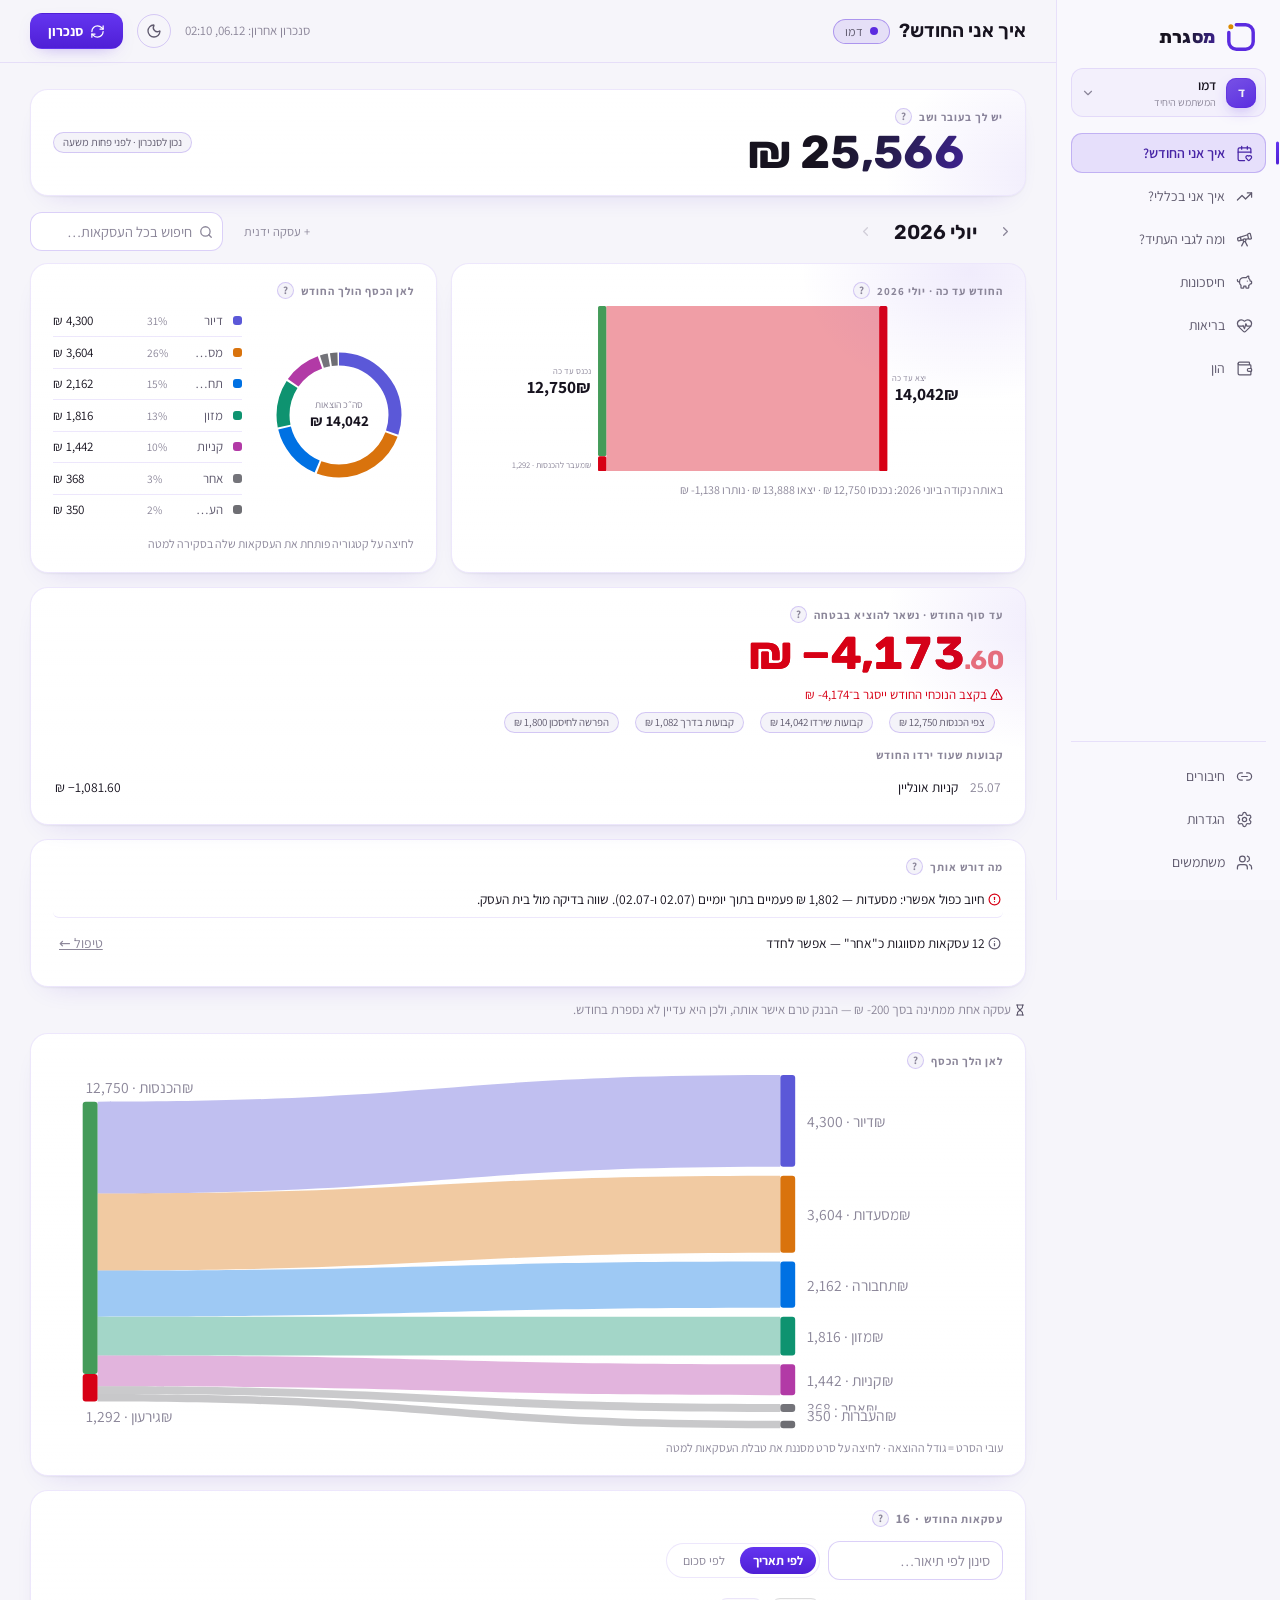
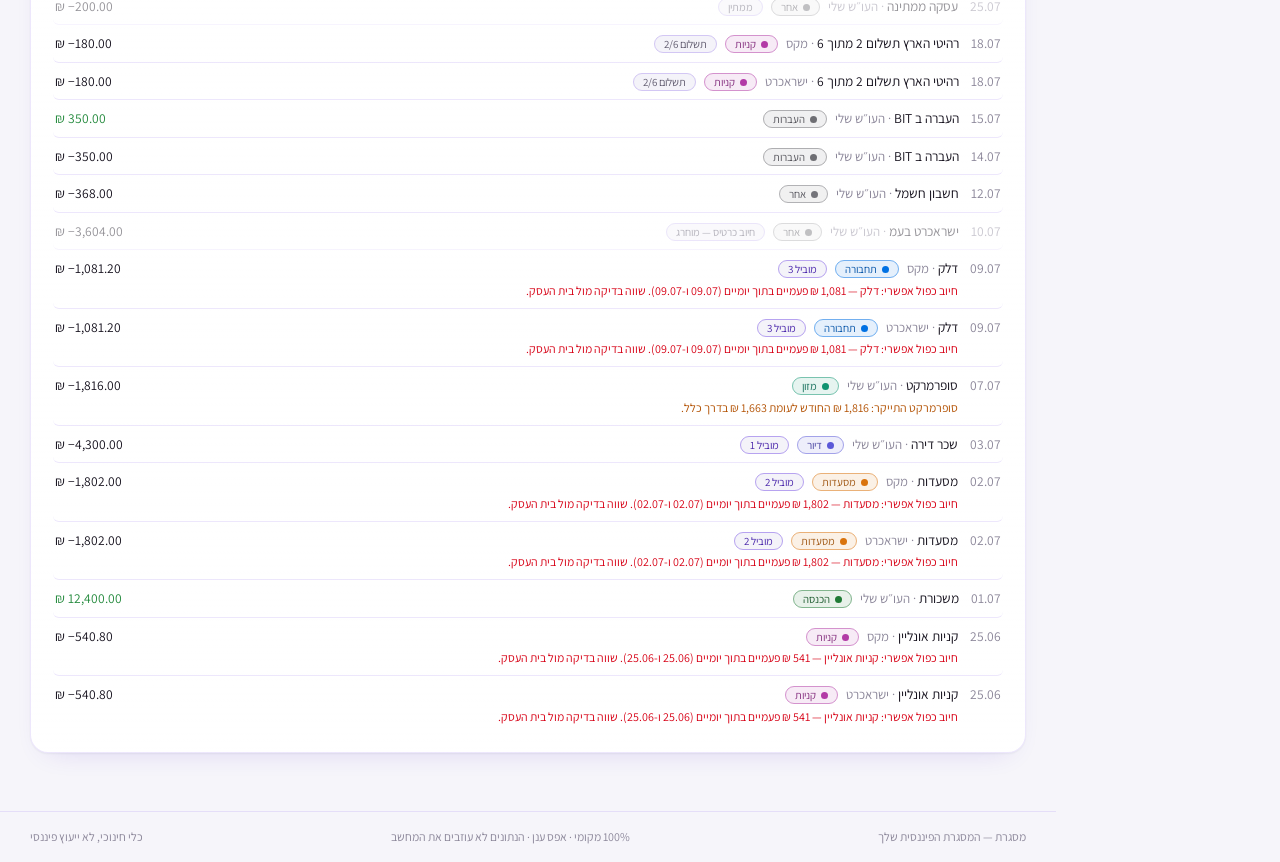
==== demo/index.html @ 83334698 "site: live interactive demo — the real app on demo data, embedded in the hero Co-Authored-By: Claude" ====
<!doctype html>
<html lang="he" dir="rtl">
  <head>
    <meta charset="UTF-8" />
    <meta name="viewport" content="width=device-width, initial-scale=1.0" />
    <meta name="color-scheme" content="light dark" />
    <link rel="icon" type="image/svg+xml" href="./favicon.svg" />
    <title>מסגרת</title>
    <script>
      // theme boots before first paint — default is the brand's warm light
      try {
        var misgeretTheme = localStorage.getItem('misgeret-theme');
        if (misgeretTheme === 'dark') document.documentElement.dataset.theme = 'dark';
      } catch (e) { /* storage unavailable — stay light */ }
    </script>
    <script type="module" crossorigin src="./assets/index-C9nbs8Hp.js"></script>
    <link rel="stylesheet" crossorigin href="./assets/index-CkNqzvwh.css">
  </head>
  <body>
    <div id="root"></div>
  </body>
</html>
---- demo/assets/index-CkNqzvwh.css ----
@font-face{font-family:Assistant;font-style:normal;font-display:swap;font-weight:400;src:url(./assistant-hebrew-400-normal-BaQtOmbn.woff2)format("woff2"),url(./assistant-hebrew-400-normal-B18Ux13Q.woff)format("woff");unicode-range:U+307-308,U+590-5FF,U+200C-2010,U+20AA,U+25CC,U+FB1D-FB4F}@font-face{font-family:Assistant;font-style:normal;font-display:swap;font-weight:400;src:url(./assistant-latin-ext-400-normal-CJRdOknU.woff2)format("woff2"),url(./assistant-latin-ext-400-normal-BcqNq6r3.woff)format("woff");unicode-range:U+100-2BA,U+2BD-2C5,U+2C7-2CC,U+2CE-2D7,U+2DD-2FF,U+304,U+308,U+329,U+1D00-1DBF,U+1E00-1E9F,U+1EF2-1EFF,U+2020,U+20A0-20AB,U+20AD-20C0,U+2113,U+2C60-2C7F,U+A720-A7FF}@font-face{font-family:Assistant;font-style:normal;font-display:swap;font-weight:400;src:url(./assistant-latin-400-normal-CDF-mh-3.woff2)format("woff2"),url(./assistant-latin-400-normal-BKD5Gqji.woff)format("woff");unicode-range:U+??,U+131,U+152-153,U+2BB-2BC,U+2C6,U+2DA,U+2DC,U+304,U+308,U+329,U+2000-206F,U+20AC,U+2122,U+2191,U+2193,U+2212,U+2215,U+FEFF,U+FFFD}@font-face{font-family:Assistant;font-style:normal;font-display:swap;font-weight:600;src:url(./assistant-hebrew-600-normal-DM_XHISn.woff2)format("woff2"),url(./assistant-hebrew-600-normal-D6VOnxse.woff)format("woff");unicode-range:U+307-308,U+590-5FF,U+200C-2010,U+20AA,U+25CC,U+FB1D-FB4F}@font-face{font-family:Assistant;font-style:normal;font-display:swap;font-weight:600;src:url(./assistant-latin-ext-600-normal-BRc8ZhdA.woff2)format("woff2"),url(./assistant-latin-ext-600-normal-DvGDKMJu.woff)format("woff");unicode-range:U+100-2BA,U+2BD-2C5,U+2C7-2CC,U+2CE-2D7,U+2DD-2FF,U+304,U+308,U+329,U+1D00-1DBF,U+1E00-1E9F,U+1EF2-1EFF,U+2020,U+20A0-20AB,U+20AD-20C0,U+2113,U+2C60-2C7F,U+A720-A7FF}@font-face{font-family:Assistant;font-style:normal;font-display:swap;font-weight:600;src:url(./assistant-latin-600-normal-DQhO4fCi.woff2)format("woff2"),url(./assistant-latin-600-normal-CfJI0IBS.woff)format("woff");unicode-range:U+??,U+131,U+152-153,U+2BB-2BC,U+2C6,U+2DA,U+2DC,U+304,U+308,U+329,U+2000-206F,U+20AC,U+2122,U+2191,U+2193,U+2212,U+2215,U+FEFF,U+FFFD}@font-face{font-family:Assistant;font-style:normal;font-display:swap;font-weight:700;src:url(./assistant-hebrew-700-normal-DbcUQTwo.woff2)format("woff2"),url(./assistant-hebrew-700-normal-D7ACPilb.woff)format("woff");unicode-range:U+307-308,U+590-5FF,U+200C-2010,U+20AA,U+25CC,U+FB1D-FB4F}@font-face{font-family:Assistant;font-style:normal;font-display:swap;font-weight:700;src:url(./assistant-latin-ext-700-normal-BKDtlU5N.woff2)format("woff2"),url(./assistant-latin-ext-700-normal-D7H1VhBc.woff)format("woff");unicode-range:U+100-2BA,U+2BD-2C5,U+2C7-2CC,U+2CE-2D7,U+2DD-2FF,U+304,U+308,U+329,U+1D00-1DBF,U+1E00-1E9F,U+1EF2-1EFF,U+2020,U+20A0-20AB,U+20AD-20C0,U+2113,U+2C60-2C7F,U+A720-A7FF}@font-face{font-family:Assistant;font-style:normal;font-display:swap;font-weight:700;src:url(./assistant-latin-700-normal-Bh4ZScKg.woff2)format("woff2"),url(./assistant-latin-700-normal-CguIzUmX.woff)format("woff");unicode-range:U+??,U+131,U+152-153,U+2BB-2BC,U+2C6,U+2DA,U+2DC,U+304,U+308,U+329,U+2000-206F,U+20AC,U+2122,U+2191,U+2193,U+2212,U+2215,U+FEFF,U+FFFD}@font-face{font-family:Rubik;font-style:normal;font-display:swap;font-weight:500;src:url(./rubik-arabic-500-normal-soGt7v5W.woff2)format("woff2"),url(./rubik-arabic-500-normal-DNk3Rzpj.woff)format("woff");unicode-range:U+6??,U+750-77F,U+870-88E,U+890-891,U+897-8E1,U+8E3-8FF,U+200C-200E,U+2010-2011,U+204F,U+2E41,U+FB50-FDFF,U+FE70-FE74,U+FE76-FEFC,U+102E0-102FB,U+10E60-10E7E,U+10EC2-10EC4,U+10EFC-10EFF,U+1EE00-1EE03,U+1EE05-1EE1F,U+1EE21-1EE22,U+1EE24,U+1EE27,U+1EE29-1EE32,U+1EE34-1EE37,U+1EE39,U+1EE3B,U+1EE42,U+1EE47,U+1EE49,U+1EE4B,U+1EE4D-1EE4F,U+1EE51-1EE52,U+1EE54,U+1EE57,U+1EE59,U+1EE5B,U+1EE5D,U+1EE5F,U+1EE61-1EE62,U+1EE64,U+1EE67-1EE6A,U+1EE6C-1EE72,U+1EE74-1EE77,U+1EE79-1EE7C,U+1EE7E,U+1EE80-1EE89,U+1EE8B-1EE9B,U+1EEA1-1EEA3,U+1EEA5-1EEA9,U+1EEAB-1EEBB,U+1EEF0-1EEF1}@font-face{font-family:Rubik;font-style:normal;font-display:swap;font-weight:500;src:url(./rubik-cyrillic-ext-500-normal-DVRnamQw.woff2)format("woff2"),url(./rubik-cyrillic-ext-500-normal-CnfIzV8i.woff)format("woff");unicode-range:U+460-52F,U+1C80-1C8A,U+20B4,U+2DE0-2DFF,U+A640-A69F,U+FE2E-FE2F}@font-face{font-family:Rubik;font-style:normal;font-display:swap;font-weight:500;src:url(./rubik-cyrillic-500-normal-Didq2w9O.woff2)format("woff2"),url(./rubik-cyrillic-500-normal-BH_pkKR0.woff)format("woff");unicode-range:U+301,U+400-45F,U+490-491,U+4B0-4B1,U+2116}@font-face{font-family:Rubik;font-style:normal;font-display:swap;font-weight:500;src:url(./rubik-hebrew-500-normal-B_5jqoVI.woff2)format("woff2"),url(./rubik-hebrew-500-normal--anb7y8_.woff)format("woff");unicode-range:U+307-308,U+590-5FF,U+200C-2010,U+20AA,U+25CC,U+FB1D-FB4F}@font-face{font-family:Rubik;font-style:normal;font-display:swap;font-weight:500;src:url(./rubik-latin-ext-500-normal-CKoAoPpD.woff2)format("woff2"),url(./rubik-latin-ext-500-normal-BUryUc8T.woff)format("woff");unicode-range:U+100-2BA,U+2BD-2C5,U+2C7-2CC,U+2CE-2D7,U+2DD-2FF,U+304,U+308,U+329,U+1D00-1DBF,U+1E00-1E9F,U+1EF2-1EFF,U+2020,U+20A0-20AB,U+20AD-20C0,U+2113,U+2C60-2C7F,U+A720-A7FF}@font-face{font-family:Rubik;font-style:normal;font-display:swap;font-weight:500;src:url(./rubik-latin-500-normal-1os41rQk.woff2)format("woff2"),url(./rubik-latin-500-normal-LZYVHeqz.woff)format("woff");unicode-range:U+??,U+131,U+152-153,U+2BB-2BC,U+2C6,U+2DA,U+2DC,U+304,U+308,U+329,U+2000-206F,U+20AC,U+2122,U+2191,U+2193,U+2212,U+2215,U+FEFF,U+FFFD}@font-face{font-family:Rubik;font-style:normal;font-display:swap;font-weight:600;src:url(./rubik-arabic-600-normal-q6c7POk1.woff2)format("woff2"),url(./rubik-arabic-600-normal-DM3TNo7p.woff)format("woff");unicode-range:U+6??,U+750-77F,U+870-88E,U+890-891,U+897-8E1,U+8E3-8FF,U+200C-200E,U+2010-2011,U+204F,U+2E41,U+FB50-FDFF,U+FE70-FE74,U+FE76-FEFC,U+102E0-102FB,U+10E60-10E7E,U+10EC2-10EC4,U+10EFC-10EFF,U+1EE00-1EE03,U+1EE05-1EE1F,U+1EE21-1EE22,U+1EE24,U+1EE27,U+1EE29-1EE32,U+1EE34-1EE37,U+1EE39,U+1EE3B,U+1EE42,U+1EE47,U+1EE49,U+1EE4B,U+1EE4D-1EE4F,U+1EE51-1EE52,U+1EE54,U+1EE57,U+1EE59,U+1EE5B,U+1EE5D,U+1EE5F,U+1EE61-1EE62,U+1EE64,U+1EE67-1EE6A,U+1EE6C-1EE72,U+1EE74-1EE77,U+1EE79-1EE7C,U+1EE7E,U+1EE80-1EE89,U+1EE8B-1EE9B,U+1EEA1-1EEA3,U+1EEA5-1EEA9,U+1EEAB-1EEBB,U+1EEF0-1EEF1}@font-face{font-family:Rubik;font-style:normal;font-display:swap;font-weight:600;src:url(./rubik-cyrillic-ext-600-normal-vwfZBdfm.woff2)format("woff2"),url(./rubik-cyrillic-ext-600-normal-BH0SVxfR.woff)format("woff");unicode-range:U+460-52F,U+1C80-1C8A,U+20B4,U+2DE0-2DFF,U+A640-A69F,U+FE2E-FE2F}@font-face{font-family:Rubik;font-style:normal;font-display:swap;font-weight:600;src:url(./rubik-cyrillic-600-normal-AdySaCq0.woff2)format("woff2"),url(./rubik-cyrillic-600-normal-CtS_KWzi.woff)format("woff");unicode-range:U+301,U+400-45F,U+490-491,U+4B0-4B1,U+2116}@font-face{font-family:Rubik;font-style:normal;font-display:swap;font-weight:600;src:url(./rubik-hebrew-600-normal-CpCbvE17.woff2)format("woff2"),url(./rubik-hebrew-600-normal-BGAyptFf.woff)format("woff");unicode-range:U+307-308,U+590-5FF,U+200C-2010,U+20AA,U+25CC,U+FB1D-FB4F}@font-face{font-family:Rubik;font-style:normal;font-display:swap;font-weight:600;src:url(./rubik-latin-ext-600-normal-DPvxRCiz.woff2)format("woff2"),url(./rubik-latin-ext-600-normal-DCdMT6U0.woff)format("woff");unicode-range:U+100-2BA,U+2BD-2C5,U+2C7-2CC,U+2CE-2D7,U+2DD-2FF,U+304,U+308,U+329,U+1D00-1DBF,U+1E00-1E9F,U+1EF2-1EFF,U+2020,U+20A0-20AB,U+20AD-20C0,U+2113,U+2C60-2C7F,U+A720-A7FF}@font-face{font-family:Rubik;font-style:normal;font-display:swap;font-weight:600;src:url(./rubik-latin-600-normal-7iWW07_k.woff2)format("woff2"),url(./rubik-latin-600-normal-Bd1rsTk4.woff)format("woff");unicode-range:U+??,U+131,U+152-153,U+2BB-2BC,U+2C6,U+2DA,U+2DC,U+304,U+308,U+329,U+2000-206F,U+20AC,U+2122,U+2191,U+2193,U+2212,U+2215,U+FEFF,U+FFFD}@font-face{font-family:Rubik;font-style:normal;font-display:swap;font-weight:700;src:url(./rubik-arabic-700-normal-DNWlnGaX.woff2)format("woff2"),url(./rubik-arabic-700-normal-BJDbbalN.woff)format("woff");unicode-range:U+6??,U+750-77F,U+870-88E,U+890-891,U+897-8E1,U+8E3-8FF,U+200C-200E,U+2010-2011,U+204F,U+2E41,U+FB50-FDFF,U+FE70-FE74,U+FE76-FEFC,U+102E0-102FB,U+10E60-10E7E,U+10EC2-10EC4,U+10EFC-10EFF,U+1EE00-1EE03,U+1EE05-1EE1F,U+1EE21-1EE22,U+1EE24,U+1EE27,U+1EE29-1EE32,U+1EE34-1EE37,U+1EE39,U+1EE3B,U+1EE42,U+1EE47,U+1EE49,U+1EE4B,U+1EE4D-1EE4F,U+1EE51-1EE52,U+1EE54,U+1EE57,U+1EE59,U+1EE5B,U+1EE5D,U+1EE5F,U+1EE61-1EE62,U+1EE64,U+1EE67-1EE6A,U+1EE6C-1EE72,U+1EE74-1EE77,U+1EE79-1EE7C,U+1EE7E,U+1EE80-1EE89,U+1EE8B-1EE9B,U+1EEA1-1EEA3,U+1EEA5-1EEA9,U+1EEAB-1EEBB,U+1EEF0-1EEF1}@font-face{font-family:Rubik;font-style:normal;font-display:swap;font-weight:700;src:url(./rubik-cyrillic-ext-700-normal-3CKVJqgg.woff2)format("woff2"),url(./rubik-cyrillic-ext-700-normal-CEbQMks9.woff)format("woff");unicode-range:U+460-52F,U+1C80-1C8A,U+20B4,U+2DE0-2DFF,U+A640-A69F,U+FE2E-FE2F}@font-face{font-family:Rubik;font-style:normal;font-display:swap;font-weight:700;src:url(./rubik-cyrillic-700-normal-DFnztZBh.woff2)format("woff2"),url(./rubik-cyrillic-700-normal-C_jxLOfU.woff)format("woff");unicode-range:U+301,U+400-45F,U+490-491,U+4B0-4B1,U+2116}@font-face{font-family:Rubik;font-style:normal;font-display:swap;font-weight:700;src:url(./rubik-hebrew-700-normal-Da14F88e.woff2)format("woff2"),url(./rubik-hebrew-700-normal-B2Hm7hpE.woff)format("woff");unicode-range:U+307-308,U+590-5FF,U+200C-2010,U+20AA,U+25CC,U+FB1D-FB4F}@font-face{font-family:Rubik;font-style:normal;font-display:swap;font-weight:700;src:url(./rubik-latin-ext-700-normal-D5I4eEgK.woff2)format("woff2"),url(./rubik-latin-ext-700-normal-CQ1www4I.woff)format("woff");unicode-range:U+100-2BA,U+2BD-2C5,U+2C7-2CC,U+2CE-2D7,U+2DD-2FF,U+304,U+308,U+329,U+1D00-1DBF,U+1E00-1E9F,U+1EF2-1EFF,U+2020,U+20A0-20AB,U+20AD-20C0,U+2113,U+2C60-2C7F,U+A720-A7FF}@font-face{font-family:Rubik;font-style:normal;font-display:swap;font-weight:700;src:url(./rubik-latin-700-normal-D-tMm-eS.woff2)format("woff2"),url(./rubik-latin-700-normal-KHOtubUA.woff)format("woff");unicode-range:U+??,U+131,U+152-153,U+2BB-2BC,U+2C6,U+2DA,U+2DC,U+304,U+308,U+329,U+2000-206F,U+20AC,U+2122,U+2191,U+2193,U+2212,U+2215,U+FEFF,U+FFFD}@font-face{font-family:Rubik;font-style:normal;font-display:swap;font-weight:800;src:url(./rubik-arabic-800-normal-ByBdlBy_.woff2)format("woff2"),url(./rubik-arabic-800-normal-Ds6dJ7Q-.woff)format("woff");unicode-range:U+6??,U+750-77F,U+870-88E,U+890-891,U+897-8E1,U+8E3-8FF,U+200C-200E,U+2010-2011,U+204F,U+2E41,U+FB50-FDFF,U+FE70-FE74,U+FE76-FEFC,U+102E0-102FB,U+10E60-10E7E,U+10EC2-10EC4,U+10EFC-10EFF,U+1EE00-1EE03,U+1EE05-1EE1F,U+1EE21-1EE22,U+1EE24,U+1EE27,U+1EE29-1EE32,U+1EE34-1EE37,U+1EE39,U+1EE3B,U+1EE42,U+1EE47,U+1EE49,U+1EE4B,U+1EE4D-1EE4F,U+1EE51-1EE52,U+1EE54,U+1EE57,U+1EE59,U+1EE5B,U+1EE5D,U+1EE5F,U+1EE61-1EE62,U+1EE64,U+1EE67-1EE6A,U+1EE6C-1EE72,U+1EE74-1EE77,U+1EE79-1EE7C,U+1EE7E,U+1EE80-1EE89,U+1EE8B-1EE9B,U+1EEA1-1EEA3,U+1EEA5-1EEA9,U+1EEAB-1EEBB,U+1EEF0-1EEF1}@font-face{font-family:Rubik;font-style:normal;font-display:swap;font-weight:800;src:url(./rubik-cyrillic-ext-800-normal-D8Ih7GUu.woff2)format("woff2"),url(./rubik-cyrillic-ext-800-normal-BLkQng3O.woff)format("woff");unicode-range:U+460-52F,U+1C80-1C8A,U+20B4,U+2DE0-2DFF,U+A640-A69F,U+FE2E-FE2F}@font-face{font-family:Rubik;font-style:normal;font-display:swap;font-weight:800;src:url(./rubik-cyrillic-800-normal-wonQiwhm.woff2)format("woff2"),url(./rubik-cyrillic-800-normal-DocVmW4N.woff)format("woff");unicode-range:U+301,U+400-45F,U+490-491,U+4B0-4B1,U+2116}@font-face{font-family:Rubik;font-style:normal;font-display:swap;font-weight:800;src:url(./rubik-hebrew-800-normal-CEoY7Wj3.woff2)format("woff2"),url(./rubik-hebrew-800-normal-DgqUxLtA.woff)format("woff");unicode-range:U+307-308,U+590-5FF,U+200C-2010,U+20AA,U+25CC,U+FB1D-FB4F}@font-face{font-family:Rubik;font-style:normal;font-display:swap;font-weight:800;src:url(./rubik-latin-ext-800-normal-C-Q65BvC.woff2)format("woff2"),url(./rubik-latin-ext-800-normal-MUfMznEV.woff)format("woff");unicode-range:U+100-2BA,U+2BD-2C5,U+2C7-2CC,U+2CE-2D7,U+2DD-2FF,U+304,U+308,U+329,U+1D00-1DBF,U+1E00-1E9F,U+1EF2-1EFF,U+2020,U+20A0-20AB,U+20AD-20C0,U+2113,U+2C60-2C7F,U+A720-A7FF}@font-face{font-family:Rubik;font-style:normal;font-display:swap;font-weight:800;src:url(./rubik-latin-800-normal-BtaGuVpR.woff2)format("woff2"),url(./rubik-latin-800-normal-Dq1miTTj.woff)format("woff");unicode-range:U+??,U+131,U+152-153,U+2BB-2BC,U+2C6,U+2DA,U+2DC,U+304,U+308,U+329,U+2000-206F,U+20AC,U+2122,U+2191,U+2193,U+2212,U+2215,U+FEFF,U+FFFD}:root{--lightningcss-light:initial;--lightningcss-dark: ;color-scheme:light;--canvas:#f6f5fa;--surface:#fff;--surface-2:#f4f3f9;--surface-3:#e9e7f2;--hairline:#5b2be01c;--hairline-strong:#5b2be038;--ink:#17131f;--ink-muted:#5f5a6e;--ink-subtle:#8b8699;--accent:#5b2be0;--accent-2:#db8a00;--accent-ink:#fff;--positive:#248a3d;--negative:#d70015;--warning:#b25000;--positive-deep:#1a6e30;--negative-deep:#a50011;--grad-accent:linear-gradient(180deg, #6435f0 0%, #4f1fd6 100%);--grad-card:linear-gradient(180deg, #ffffff80 0%, #fff0 100%);--shadow-card:0 1px 2px #17131f0d, 0 12px 28px -18px #4318c933;--glow-accent:0 6px 18px -10px #5b2be08c;--titlebar-bg:#fcfbffe6;--header-bg:#f6f5fac7;--sidebar-bg:#faf9fde0;--popover-bg:#fffffffa;--toast-bg:#fffffff7;--input-bg:#fff;--hover-wash:#5b2be00f;--hover-wash-strong:#5b2be01a;--wash-faint:#5b2be009;--table-head-wash:#5b2be00a;--details-wash:#5b2be00a;--scrim:#17131f73;--shimmer:#ffffffa6;--drawer-shadow:-22px 0 48px #17131f2e;--marker-ink:#17131f73;--composition-rest:#17131f14;--composition-rest-dot:#17131f24;--text-halo:#ffffffd1;--chart-grid-ink:#17131f14;--chart-expense:#d70015;--chart-expense-2:#9a1a22;--chart-flow-a:#5856d6;--chart-flow-b:#0090ab;--cat-yellow:#b08800;--cat-orange:#d9730d;--cat-pink:#d30f45;--cat-violet:#5b58d8;--cat-teal:#0090ab;--cat-lime:#66980a;--cat-blue:#0071e3;--cat-magenta:#b23aa6;--cat-green:#1f7a35;--cat-red:#d70015;--cat-mint:#0e9370;--cat-amber:#9a7100;--cat-slate:#5d6470;--cat-gray:#6e6e73;--cat-fallback:#74747a;--r-control:12px;--r-card:18px;--font:"Assistant", "Segoe UI", system-ui, sans-serif;--font-display:"Rubik", "Segoe UI", system-ui, sans-serif}:root[data-theme=dark]{--lightningcss-light: ;--lightningcss-dark:initial;color-scheme:dark;--canvas:#0b0812;--surface:#16121f;--surface-2:#201a2e;--surface-3:#2b2440;--hairline:#8b66ff26;--hairline-strong:#8b66ff47;--ink:#f2f0f7;--ink-muted:#a9a3b8;--ink-subtle:#7e7890;--accent:#8b66ff;--accent-2:#ffb84d;--accent-ink:#140a2e;--positive:#30d158;--negative:#ff453a;--warning:#ffb340;--positive-deep:#7cf0a4;--negative-deep:#ffa39d;--grad-accent:linear-gradient(180deg, #9a79ff 0%, #7a4ff5 100%);--grad-card:linear-gradient(180deg, #ffffff0a 0%, #ffffff03 100%);--shadow-card:0 1px 2px #00000080, 0 12px 32px -12px #000000b3;--glow-accent:0 0 24px -8px #8b66ff8c;--titlebar-bg:#0d0a14eb;--header-bg:#0b0812b8;--sidebar-bg:#120e1cd9;--popover-bg:#181324fa;--toast-bg:#201a2ef7;--input-bg:#8b66ff1f;--hover-wash:#8b66ff17;--hover-wash-strong:#8b66ff21;--wash-faint:#8b66ff0d;--table-head-wash:#8b66ff0d;--details-wash:#0000004d;--scrim:#0009;--shimmer:#ffffff0f;--drawer-shadow:-22px 0 48px #0009;--marker-ink:#f2f0f780;--composition-rest:#ffffff14;--composition-rest-dot:#ffffff24;--text-halo:#0b0812b8;--chart-grid-ink:#ffffff17;--chart-expense:#ff453a;--chart-expense-2:#c8423d;--chart-flow-a:#7d7aff;--chart-flow-b:#66d4cf;--cat-yellow:#ffd426;--cat-orange:#ff9f0a;--cat-pink:#ff6482;--cat-violet:#7d7aff;--cat-teal:#40c8e0;--cat-lime:#a3d955;--cat-blue:#409cff;--cat-magenta:#ff70e0;--cat-green:#30db5b;--cat-red:#ff6961;--cat-mint:#66d4cf;--cat-amber:#f5c242;--cat-slate:#5e6472;--cat-gray:#98989d;--cat-fallback:#8e8e97}*{box-sizing:border-box}body{font-family:var(--font);color:var(--ink);background:var(--canvas);margin:0;font-size:15px;line-height:1.5}#root,.desktop-app{min-height:100vh}.desktop-app.is-desktop{grid-template-rows:40px minmax(0,1fr);height:100dvh;min-height:0;display:grid;overflow:hidden}.desktop-titlebar{z-index:100;border-bottom:1px solid var(--hairline);background:var(--titlebar-bg);-webkit-backdrop-filter:blur(18px);backdrop-filter:blur(18px);-webkit-app-region:drag;-webkit-user-select:none;user-select:none;height:40px;position:relative}.desktop-titlebar-content{top:env(titlebar-area-y,0);left:env(titlebar-area-x,0);width:env(titlebar-area-width,100%);height:env(titlebar-area-height,40px);justify-content:space-between;align-items:center;gap:16px;min-height:40px;padding:0 12px;display:flex;position:absolute}.desktop-titlebar-brand{align-items:center;gap:8px;min-width:0;font-size:12.5px;font-weight:650;display:inline-flex}.desktop-titlebar-view{color:var(--ink-subtle);text-overflow:ellipsis;white-space:nowrap;font-weight:400;overflow:hidden}.desktop-update-ready{-webkit-app-region:no-drag;color:var(--accent-ink);background:var(--grad-accent);border-color:#0000;border-radius:999px;padding:4px 11px;font-size:11.5px}::selection{background:color-mix(in srgb, var(--accent) 35%, transparent)}*{scrollbar-width:thin;scrollbar-color:var(--surface-3) transparent}::-webkit-scrollbar{width:10px;height:10px}::-webkit-scrollbar-thumb{background:var(--surface-3);background-clip:content-box;border:2px solid #0000;border-radius:8px}::-webkit-scrollbar-track{background:0 0}.shell{grid-template-columns:224px minmax(0,1fr);min-height:100vh;display:grid}.is-desktop .shell{height:100%;min-height:0;overflow:hidden}.sidebar{background:var(--sidebar-bg);border-inline-end:1px solid var(--hairline);-webkit-backdrop-filter:blur(14px);backdrop-filter:blur(14px);z-index:40;flex-direction:column;height:100vh;padding:22px 14px 18px;display:flex;position:sticky;top:0}.is-desktop .sidebar{height:100%;min-height:0;position:relative;top:auto}.brand{align-items:center;gap:11px;padding:0 10px 16px;display:flex}.brand-name{font-family:var(--font-display);letter-spacing:.01em;background:linear-gradient(105deg, var(--ink) 40%, color-mix(in srgb, var(--accent) 62%, var(--ink)));color:#0000;-webkit-background-clip:text;background-clip:text;font-size:17.5px;font-weight:800}.side-nav{flex-direction:column;gap:3px;display:flex}.side-nav-foot{border-top:1px solid var(--hairline);margin-top:auto;padding-top:14px}.nav-item{color:var(--ink-muted);cursor:pointer;text-align:start;background:0 0;border:1px solid #0000;border-radius:11px;align-items:center;gap:11px;width:100%;padding:10px 12px;font-family:inherit;font-size:14px;transition:background .16s,color .16s,border-color .16s,transform .16s;display:flex;position:relative}.nav-item:hover{background:var(--hover-wash);color:var(--ink)}.nav-item:active{transform:scale(.98)}.nav-item.active{background:color-mix(in srgb, var(--accent) 12%, transparent);border-color:color-mix(in srgb, var(--accent) 26%, transparent);color:color-mix(in srgb, var(--accent) 70%, var(--ink));font-weight:600}.nav-item.active:before{content:"";inset-inline-start:-14px;background:var(--grad-accent);border-radius:3px;width:3px;height:60%;position:absolute;top:50%;translate:0 -50%}.profile-switcher{margin-bottom:16px;position:relative}.profile-avatar{--profile-color:var(--accent);--profile-ink:var(--accent-ink);background:linear-gradient(150deg, color-mix(in srgb, var(--profile-color) 82%, white), var(--profile-color));color:var(--profile-ink);-webkit-user-select:none;user-select:none;box-shadow:inset 0 0 0 1px color-mix(in srgb, var(--profile-color) 55%, transparent), 0 6px 18px -9px var(--profile-color);flex:none;place-items:center;font-weight:700;line-height:1;display:grid}.profile-trigger{border:1px solid var(--hairline);background:var(--wash-faint);text-align:start;width:100%;box-shadow:none;border-radius:12px;align-items:center;gap:10px;padding:7px 9px;display:flex}.profile-trigger:hover,.profile-trigger.open{background:var(--hover-wash-strong);border-color:color-mix(in srgb, var(--accent) 32%, var(--hairline))}.profile-trigger-text{flex-direction:column;flex:1;gap:1px;min-width:0;display:flex}.profile-trigger-name{color:var(--ink);text-overflow:ellipsis;white-space:nowrap;font-size:13.5px;font-weight:600;overflow:hidden}.profile-trigger-sub{color:var(--ink-subtle);white-space:nowrap;font-size:10.5px}.profile-trigger-chevron{color:var(--ink-subtle);flex:none;transition:transform .16s}.profile-trigger.open .profile-trigger-chevron{transform:rotate(180deg)}.profile-popover{z-index:80;inset-inline-start:0;border:1px solid var(--hairline-strong);background:var(--popover-bg);-webkit-backdrop-filter:blur(18px);backdrop-filter:blur(18px);min-width:262px;max-width:320px;box-shadow:var(--shadow-card);overscroll-behavior:contain;border-radius:14px;max-height:min(64vh,460px);padding:6px;animation:.15s cubic-bezier(.22,.9,.3,1) both rise;position:absolute;top:calc(100% + 6px);overflow-y:auto}.profile-popover-title{color:var(--ink-subtle);padding:4px 6px 8px;font-size:11.5px;font-weight:650}.profile-popover-note{color:var(--warning);margin:2px 6px 8px;font-size:11.5px;line-height:1.5}.profile-popover-create{padding:2px}.profile-popover-sep{background:var(--hairline);height:1px;margin:6px}.profile-option{text-align:start;width:100%;box-shadow:none;background:0 0;border:1px solid #0000;border-radius:10px;align-items:center;gap:10px;padding:7px 8px;display:flex}.profile-option:hover:not(:disabled){background:var(--hover-wash);border-color:var(--hairline)}.profile-option:disabled{opacity:.4;cursor:not-allowed}.profile-option.current{background:color-mix(in srgb, var(--accent) 13%, transparent);border-color:color-mix(in srgb, var(--accent) 30%, transparent)}.profile-option.action{color:var(--ink-muted)}.profile-option-icon{border:1px dashed var(--hairline-strong);width:30px;height:30px;color:var(--ink-subtle);border-radius:10px;flex:none;place-items:center;display:grid}.profile-option.action:hover .profile-option-icon{border-color:var(--accent);color:var(--accent)}.profile-option-text{flex-direction:column;flex:1;gap:1px;min-width:0;display:flex}.profile-option-name{color:var(--ink);text-overflow:ellipsis;white-space:nowrap;font-size:13.5px;font-weight:550;overflow:hidden}.profile-option-meta{color:var(--ink-subtle);text-overflow:ellipsis;white-space:nowrap;font-size:10.5px;overflow:hidden}.profile-option-check{color:var(--accent);flex:none}.header-profile{border:1px solid color-mix(in srgb, var(--accent) 34%, var(--hairline));background:color-mix(in srgb, var(--accent) 10%, var(--surface-2));color:var(--ink-muted);box-shadow:none;border-radius:999px;flex:none;align-items:center;gap:7px;padding:3px 11px;font-size:12.5px;display:inline-flex}.header-profile:hover{color:var(--ink);border-color:var(--accent);background:color-mix(in srgb, var(--accent) 16%, var(--surface-2))}.header-profile i{border-radius:50%;flex:none;width:8px;height:8px}.main{flex-direction:column;min-width:0;display:flex}.is-desktop .main{height:100%;min-height:0;overflow:hidden}.header{border-bottom:1px solid var(--hairline);background:var(--header-bg);-webkit-backdrop-filter:blur(16px);backdrop-filter:blur(16px);z-index:20;justify-content:space-between;align-items:center;gap:16px;padding:13px 30px;display:flex;position:sticky;top:0}.header-title{font-family:var(--font-display);letter-spacing:.005em;margin:0;font-size:19px;font-weight:600}.header-heading{align-items:center;gap:9px;min-width:0;display:flex}.header-actions{align-items:center;gap:14px;display:flex}.sidebar-toggle,.sidebar-scrim{display:none}.sync-btn{align-items:center;gap:7px;display:inline-flex}.theme-toggle{border-color:var(--hairline-strong);width:34px;height:34px;color:var(--ink-muted);background:0 0;border-radius:999px;place-items:center;padding:0;display:inline-grid}.theme-toggle:hover{color:var(--accent);border-color:var(--accent);background:var(--hover-wash)}.spin{animation:1s linear infinite spin}@keyframes spin{to{transform:rotate(360deg)}}.content-scroll{flex-direction:column;flex:1;min-height:0;display:flex}.is-desktop .content-scroll{overscroll-behavior:contain;overflow:auto}.content{flex:1;width:100%;max-width:1180px;margin:0 auto;padding:26px 30px 44px}.content:focus{outline:none}.view{animation:.38s cubic-bezier(.22,.9,.3,1) both rise}@keyframes rise{0%{opacity:0;transform:translateY(10px)}to{opacity:1;transform:none}}.footer{border-top:1px solid var(--hairline);color:var(--ink-subtle);flex-wrap:wrap;justify-content:space-between;gap:16px;padding:16px 30px;font-size:12px;display:flex}.desktop-toast{z-index:90;inset-inline-end:22px;border:1px solid var(--hairline-strong);max-width:min(420px,100vw - 44px);color:var(--ink);background:var(--toast-bg);box-shadow:var(--shadow-card);border-radius:12px;padding:10px 14px;font-size:13px;animation:.18s both rise;position:fixed;bottom:22px}.settings-actions,.recovery-actions{flex-wrap:wrap;align-items:center;gap:8px;display:flex}.recovery-card{border:1px solid color-mix(in srgb, var(--negative) 30%, var(--hairline));border-radius:var(--r-card);background:var(--grad-card), var(--surface);max-width:620px;box-shadow:var(--shadow-card);margin:min(14vh,110px) auto 0;padding:28px}.recovery-card h2{margin-bottom:7px}.recovery-actions{margin-top:18px}.grid{grid-template-columns:repeat(12,1fr);gap:14px;display:grid}.grid>.card{margin-bottom:0}.g3{grid-column:span 3}.g5{grid-column:span 5}.g6{grid-column:span 6}.g7{grid-column:span 7}.g12{grid-column:span 12}@media (width<=920px){.shell{grid-template-columns:66px 1fr}.brand-name,.nav-item span{display:none}.brand{justify-content:center;padding-inline:0}.nav-item{justify-content:center}.g5,.g6,.g7{grid-column:span 12}.g3{grid-column:span 6}.content,.header,.footer{padding-inline:14px}.profile-trigger-text,.profile-trigger-chevron{display:none}.profile-trigger{justify-content:center;padding-inline:4px}}@media (width<=640px){.shell{grid-template-columns:minmax(0,1fr)}.sidebar{z-index:70;inset-inline-start:0;visibility:hidden;width:min(280px,86vw);height:100vh;box-shadow:var(--drawer-shadow);padding:18px 14px;transition:transform .18s,visibility .18s linear;position:fixed;top:0;transform:translate(105%)}.is-desktop .sidebar{height:calc(100dvh - 40px);position:fixed;top:40px;transform:translate(105%)}.sidebar.open,.is-desktop .sidebar.open{visibility:visible;transform:translate(0)}.sidebar .brand-name,.sidebar .nav-item span{display:inline}.sidebar .brand{justify-content:flex-start;padding-inline:10px}.sidebar .nav-item{justify-content:flex-start}.sidebar .profile-trigger-text{display:flex}.sidebar .profile-trigger-chevron{display:block}.sidebar .profile-trigger{justify-content:flex-start;padding-inline:9px}.profile-popover{max-width:none;inset-inline:0}.header-heading{flex-wrap:wrap}.sidebar-toggle{flex:none;place-items:center;padding:7px;display:inline-grid}button.sidebar-scrim{z-index:60;background:var(--scrim);opacity:0;visibility:hidden;cursor:default;border:0;border-radius:0;width:100%;height:100%;margin:0;padding:0;transition:opacity .18s,visibility .18s linear;display:block;position:fixed;inset:0}.is-desktop button.sidebar-scrim{height:calc(100dvh - 40px);top:40px}button.sidebar-scrim:hover{background:var(--scrim);border:0}button.sidebar-scrim.visible{opacity:1;visibility:visible}.header{align-items:flex-start}.header-actions{flex-direction:column-reverse;align-items:flex-end;gap:6px}.header-actions .muted{text-align:end;max-width:180px}}@media (prefers-reduced-motion:reduce){*,:before,:after{transition-duration:.01ms!important;animation-duration:.01ms!important}}h1{font-family:var(--font-display);margin:0 0 16px;font-size:28px;font-weight:700}h2{font-family:var(--font-display);margin:0 0 12px;font-size:20px;font-weight:600}.button-link{border:1px solid var(--hairline-strong);border-radius:var(--r-control);background:var(--surface-2);color:var(--ink);padding:8px 18px;font-size:14px;text-decoration:none;transition:background .16s,border-color .16s,transform .16s;display:inline-block}.button-link:hover{background:var(--surface-3);border-color:var(--accent);transform:translateY(-1px)}code{background:var(--surface-2);border:1px solid var(--hairline);border-radius:6px;padding:1px 6px;font-size:12.5px}.amount{font-variant-numeric:lining-nums tabular-nums;unicode-bidi:isolate}.amount-hero{font-family:var(--font-display);letter-spacing:-.015em;background:linear-gradient(110deg, var(--ink) 30%, color-mix(in srgb, var(--accent) 62%, var(--ink)) 90%);color:#0000;-webkit-background-clip:text;background-clip:text;font-size:46px;font-weight:700;line-height:1.08}.amount-hero .agorot{opacity:.55;font-size:26px}.amount-positive{color:var(--positive)}.amount-negative{color:var(--negative)}.amount-hero.amount-negative{background:linear-gradient(110deg, var(--negative) 30%, var(--negative-deep) 90%);-webkit-background-clip:text;background-clip:text}.amount-hero.amount-positive{background:linear-gradient(110deg, var(--positive) 30%, var(--positive-deep) 90%);-webkit-background-clip:text;background-clip:text}.label{letter-spacing:.09em;color:var(--ink-subtle);text-transform:uppercase;margin-bottom:6px;font-size:11px;font-weight:650}.card{background:var(--grad-card), var(--surface);border:1px solid var(--hairline);border-radius:var(--r-card);box-shadow:var(--shadow-card);margin-bottom:14px;padding:18px 22px;transition:border-color .2s}.card:hover{border-color:var(--hairline-strong)}.card-sub{color:var(--ink-subtle);margin:2px 0 12px;font-size:12.5px;line-height:1.55}.chart-caption{color:var(--ink-subtle);margin:10px 0 0;font-size:12px;line-height:1.55}.pace{margin:14px 0 6px}.pace-track{background:var(--surface-3);border-radius:999px;height:10px;position:relative}.pace-fill{inset-inline-start:0;background:var(--positive);border-radius:999px;transition:width .4s;position:absolute;top:0;bottom:0}.pace-fill.over{background:var(--negative)}.pace-marker{background:var(--ink);opacity:.85;width:2px;position:absolute;top:-5px;bottom:-5px}.pace-marker-label{top:-17px;color:var(--ink-muted);white-space:nowrap;font-size:10.5px;position:absolute;inset-inline-start:50%;transform:translate(50%)}.pace-labels{color:var(--ink);justify-content:space-between;margin-top:8px;font-size:12.5px;display:flex}.ring-value{fill:var(--ink);font-size:22px;font-weight:650;font-family:var(--font);font-variant-numeric:tabular-nums}.swatches{align-items:center;gap:6px;display:inline-flex}.swatch{cursor:pointer;border:2px solid #0000;border-radius:50%;flex-shrink:0;width:22px;height:22px;padding:0}.swatch.active{border-color:var(--ink)}.form-grid{grid-template-columns:repeat(2,minmax(0,1fr));gap:14px 18px;margin-top:12px;display:grid}.form-grid .field.wide{grid-column:1/-1}@media (width<=760px){.form-grid{grid-template-columns:1fr}}.field{flex-direction:column;gap:5px;min-width:0;display:flex}.field-label{color:var(--ink-muted);align-items:baseline;gap:7px;font-size:12.5px;font-weight:650;display:flex}.field-label .opt{color:var(--ink-subtle);font-size:11px;font-weight:500}.field>input,.field>select{box-sizing:border-box;width:100%}.field-hint{color:var(--ink-subtle);margin:0;font-size:11.5px;line-height:1.5}.form-actions{flex-wrap:wrap;align-items:center;gap:10px;margin-top:14px;display:flex}.form-live{color:var(--ink-muted);background:color-mix(in srgb, var(--accent) 7%, transparent);border:1px solid color-mix(in srgb, var(--accent) 18%, transparent);border-radius:10px;margin:12px 0 0;padding:8px 12px;font-size:12.5px;line-height:1.55}.topbar{align-items:center;gap:12px;margin-bottom:20px;display:flex}.toolbar{flex-wrap:wrap;align-items:center;gap:8px;margin:12px 0;display:flex}.pills{background:var(--surface);border:1px solid var(--hairline);border-radius:999px;gap:2px;padding:3px;display:flex}.pill{color:var(--ink-subtle);cursor:pointer;background:0 0;border:none;border-radius:999px;padding:5px 13px;font-family:inherit;font-size:12.5px;transition:background .16s,color .16s}.pill:hover{color:var(--ink)}.pill.active{background:var(--grad-accent);color:var(--accent-ink);font-weight:650}.pill:disabled{opacity:.35;cursor:default}.pill:disabled:hover{color:var(--ink-subtle)}button{border:1px solid var(--hairline-strong);border-radius:var(--r-control);background:var(--surface-2);color:var(--ink);cursor:pointer;padding:8px 17px;font-family:inherit;font-size:14px;transition:background .16s,border-color .16s,transform .16s,box-shadow .16s}button:hover{background:var(--surface-3);border-color:var(--accent)}button:active{transform:scale(.98)}button:disabled{opacity:.55;cursor:wait}button.primary{background:var(--grad-accent);color:var(--accent-ink);box-shadow:var(--glow-accent);border-color:#0000;font-weight:650}button.primary:hover{filter:brightness(1.09)}button.link{color:var(--ink-subtle);box-shadow:none;background:0 0;border:none;padding:8px 4px;text-decoration:underline}button.link:hover{color:var(--ink);background:0 0}button.danger{color:var(--negative)}label{color:var(--ink-muted);flex-direction:column;gap:4px;font-size:13.5px;display:flex}input,select{border:1px solid var(--hairline-strong);border-radius:var(--r-control);background:var(--input-bg);color:var(--ink);padding:9px 12px;font-family:inherit;font-size:14.5px;transition:border-color .16s,box-shadow .16s}textarea{border:1px solid var(--hairline-strong);border-radius:var(--r-control);background:var(--input-bg);color:var(--ink);resize:vertical;width:100%;padding:10px 12px;font-family:inherit;font-size:13.5px;line-height:1.65;transition:border-color .16s,box-shadow .16s}input:focus,select:focus,textarea:focus{border-color:var(--accent);box-shadow:0 0 0 3px color-mix(in srgb, var(--accent) 20%, transparent);outline:none}input::placeholder,textarea::placeholder{color:var(--ink-subtle);opacity:1}button:focus-visible,a:focus-visible,.pill:focus-visible{outline:2px solid var(--accent);outline-offset:2px}.muted{color:var(--ink-subtle);font-size:13px}.empty-note{text-align:center;max-width:420px;margin:48px auto}.empty-note .muted{font-size:14px;line-height:1.7}.error{color:var(--negative);background:color-mix(in srgb, var(--negative) 10%, var(--surface));border:1px solid color-mix(in srgb, var(--negative) 35%, var(--hairline));border-radius:var(--r-card);padding:10px 14px;font-size:13.5px}.error-inline{color:var(--negative);font-size:13px}.skeleton{border-radius:var(--r-card);background:var(--surface);border:1px solid var(--hairline);margin-bottom:14px;position:relative;overflow:hidden}.skeleton:after{content:"";background:linear-gradient(100deg, transparent 30%, var(--shimmer) 50%, transparent 70%);animation:1.5s infinite shimmer;position:absolute;inset:0}@keyframes shimmer{0%{transform:translate(-100%)}to{transform:translate(100%)}}.state-rows{margin:8px 0 0;padding:0;list-style:none}.state-row,.state-net{grid-template-columns:minmax(0,1fr) 148px minmax(0,170px) 92px;align-items:baseline;gap:4px 14px;display:grid}.state-row{border-bottom:1px solid var(--hairline);padding:10px 2px}.state-row:last-child{border-bottom:none}.state-net{border-top:1px solid var(--hairline-strong);margin-top:4px;padding:13px 2px 2px}.state-label{color:var(--ink);min-width:0;font-size:14px}.state-net .state-label{font-weight:650}.state-value{text-align:end;font-size:15.5px;font-weight:550}.state-net .state-value{font-size:17px;font-weight:650}.state-meta{white-space:nowrap;font-size:12px}.state-action{white-space:nowrap;justify-self:end;align-items:baseline;gap:8px;display:flex}.state-action .link,.state-action .muted{padding:0;font-size:12.5px}.state-note{color:var(--ink-subtle);grid-column:1/-1;margin:4px 0 0;font-size:12px;line-height:1.55}.state-inline{flex-wrap:wrap;grid-column:1/-1;align-items:center;gap:8px;margin:8px 0 2px;display:flex}.state-inline .muted{font-size:11.5px}.paste-panel{border-top:1px solid var(--hairline);margin-top:16px;padding-top:14px}.paste-panel textarea{margin-top:2px}.paste-panel .summary td{vertical-align:top;padding:10px 14px}.paste-panel .summary th{padding:10px 14px}.paste-table-wrap{overflow-x:auto}.paste-table-wrap .summary{min-width:520px}.bs-table{border-collapse:collapse;table-layout:fixed;width:100%;font-size:13.5px}.bs-table td{border-bottom:1px solid var(--hairline);vertical-align:middle;padding:8px 5px}.bs-total td{border-top:2px solid var(--hairline-strong);border-bottom:none;padding-top:10px;font-weight:700}.bs-name{overflow-wrap:break-word;line-height:1.5}.bs-name .tag{margin-inline-start:6px}.bs-num{text-align:left;white-space:nowrap;direction:ltr;font-weight:600}.bs-spark{width:72px}@media (width<=860px){.bs-spark{display:none}}.mirror{margin-top:4px}.mirror-row{color:var(--ink-muted);flex-wrap:wrap;justify-content:space-between;align-items:baseline;gap:10px;margin:4px 0;font-size:12.5px;display:flex}.mirror-row strong{color:var(--ink);font-variant-numeric:tabular-nums;font-size:13.5px}.mirror-row strong.amount-negative{color:var(--negative)}.mirror-row strong.amount-positive{color:var(--positive)}.mirror-bar{height:18px}.mirror-bar>i+i{border-inline-start:2px solid var(--surface)}.bsr-dot{flex:none;align-self:center}.txn>svg{align-self:center}.bs-list .link{padding:0 5px;font-size:12px}.bs-subrow{padding-inline-start:22px}.bs-subrow .txn-desc{color:var(--ink-muted)}.bs-pct{color:var(--ink-subtle);text-align:left;font-variant-numeric:tabular-nums;direction:ltr;min-width:34px;font-size:11.5px}.bs-sum{border-top:2px solid var(--hairline-strong);border-bottom:none;font-weight:700}.liq-bar{border:1px solid var(--hairline);border-radius:7px;height:14px;display:flex;overflow:hidden}.liq-bar>i{height:100%;display:block}.liq-labels{color:var(--ink-muted);flex-wrap:wrap;justify-content:space-between;gap:4px;margin-top:6px;font-size:12.5px;display:flex}.meter{background:var(--surface-2);border:1px solid var(--hairline);border-radius:6px;height:12px;position:relative;overflow:hidden}.meter>i{background:var(--grad-accent);border-radius:6px;height:100%;transition:width .4s;display:block}.trust-line{border-top:1px dashed var(--hairline);color:var(--ink-subtle);flex-wrap:wrap;align-items:center;gap:6px;margin-top:14px;padding-top:10px;font-size:12px;display:flex}.maint{background:var(--surface-2);border-style:dashed}.maint .toolbar{align-items:center;margin-top:8px}.explain-btn{border:1px solid var(--hairline-strong);background:var(--surface-2);width:17px;height:17px;color:var(--ink-subtle);cursor:pointer;vertical-align:1px;border-radius:50%;flex:none;margin-inline-start:7px;padding:0;font-family:inherit;font-size:11px;font-weight:700;line-height:1}.explain-btn:hover{color:var(--accent);border-color:var(--accent);background:var(--hover-wash,var(--surface-2))}.modal-backdrop{z-index:90;-webkit-backdrop-filter:blur(2px);backdrop-filter:blur(2px);background:#08121373;justify-content:center;align-items:center;padding:26px;display:flex;position:fixed;inset:0}.modal{background:var(--surface);border:1px solid var(--hairline-strong);border-radius:16px;width:100%;max-width:580px;max-height:82vh;padding:18px 22px 20px;overflow-y:auto;box-shadow:0 18px 50px #0000004d}.explain-body{color:var(--ink-muted);font-size:13.5px;line-height:1.7}.explain-body strong{color:var(--ink)}.explain-body ul{margin:4px 0 8px;padding-inline-start:18px}.explain-body li{margin:2px 0}.explain-h{letter-spacing:.06em;text-transform:uppercase;color:var(--accent);margin:13px 0 3px;font-size:10.5px;font-weight:700}.explain-body .formula{background:var(--surface-2);border:1px solid var(--hairline);font-variant-numeric:tabular-nums;color:var(--ink);border-radius:10px;margin:6px 0;padding:8px 12px;font-size:13px;line-height:1.7}@media (width<=760px){.state-row,.state-net{grid-template-columns:minmax(0,1fr) 124px}.state-meta,.state-action{grid-column:1/-1;justify-self:start}}.balance-strip{flex-wrap:wrap;justify-content:space-between;align-items:center;gap:14px;margin-bottom:16px;padding-block:18px;display:flex}.balance-strip .label{margin-bottom:2px}.balance-strip .tag{align-self:center;margin-inline-start:0}.hero{position:relative;overflow:hidden}.hero:before{content:"";background:radial-gradient(closest-side, color-mix(in srgb, var(--accent) 9%, transparent), transparent);pointer-events:none;width:340px;height:260px;position:absolute;inset:-40% -20% auto auto}.hero-compare{margin-top:6px;font-size:13px}.kpis{border-top:1px solid var(--hairline);flex-wrap:wrap;gap:30px;margin-top:14px;padding:14px 0 2px;display:flex}.kpi .label{margin-bottom:2px}.kpi-value{font-size:15.5px;font-weight:550}.hero-top{justify-content:space-between;align-items:baseline;display:flex;position:relative}.hero-top .link{padding:0;font-size:12.5px}.review-banner{background:color-mix(in srgb, var(--accent) 10%, var(--surface));border:1px solid color-mix(in srgb, var(--accent) 30%, transparent);border-radius:var(--r-card);justify-content:space-between;align-items:center;margin-bottom:14px;padding:11px 18px;font-size:13.5px;display:flex}.chart-wrap{direction:ltr;position:relative}.chart-svg{width:100%;display:block}.chart-grid{stroke:var(--chart-grid-ink);stroke-width:1px}.chart-zero{stroke:var(--negative);stroke-width:1px;stroke-dasharray:5 4;opacity:.65}.chart-danger{stroke:var(--negative);stroke-width:1.5px;stroke-dasharray:2 4;opacity:.8}.chart-danger-label{fill:var(--negative);opacity:.85}.chart-axis-label{fill:var(--ink-subtle);font-size:10.5px;font-family:var(--font);font-variant-numeric:tabular-nums}.chart-axis-label.selected{fill:var(--ink);font-weight:650}.chart-line{stroke:url(#none);stroke-width:2px;fill:none;stroke-linejoin:round;stroke-linecap:round}.chart-crosshair{stroke:var(--ink-subtle);stroke-width:1px;stroke-dasharray:3 3;opacity:.7}.chart-hover-dot{fill:var(--ink);stroke:var(--canvas);stroke-width:2px}.chart-marker{fill:var(--warning);stroke:var(--canvas);stroke-width:2px}.chart-marker.danger{fill:var(--negative)}.chart-marker-pulse{fill:none;stroke:var(--negative);opacity:.6;transform-box:fill-box;transform-origin:50%;animation:1.8s ease-out infinite pulse}@keyframes pulse{0%{opacity:.7;transform:scale(.6)}to{opacity:0;transform:scale(2.2)}}.bar-hit{fill:#0000;cursor:pointer}.chart-tip{z-index:10;pointer-events:none;background:var(--popover-bg);border:1px solid var(--hairline-strong);box-shadow:var(--shadow-card);-webkit-backdrop-filter:blur(8px);backdrop-filter:blur(8px);white-space:nowrap;direction:rtl;border-radius:10px;padding:8px 12px;font-size:12.5px;transition:left 60ms linear;position:absolute;transform:translate(-50%,-100%)}.chart-tip .tip-title{margin-bottom:3px;font-weight:650}.chart-tip .tip-row{color:var(--ink-muted);justify-content:space-between;gap:14px;display:flex}.chart-tip .tip-row .amount{color:var(--ink)}.chart-legend{color:var(--ink-muted);flex-wrap:wrap;gap:16px;margin-bottom:8px;font-size:12.5px;display:flex}.legend-item{align-items:center;gap:6px;display:inline-flex}.legend-dot{border-radius:3px;width:9px;height:9px;display:inline-block}.donut-wrap{align-items:center;gap:22px;display:flex}.donut-svg{flex-shrink:0}.donut-center-label{fill:var(--ink-subtle);font-size:10px;font-family:var(--font)}.donut-center-value{fill:var(--ink);font-size:15px;font-weight:650;font-family:var(--font);font-variant-numeric:tabular-nums}.donut-slice{cursor:pointer;transition:opacity .15s,stroke-width .15s}.cat-legend{flex-direction:column;flex:1;min-width:0;display:flex}.cat-row{border-bottom:1px solid var(--hairline);cursor:default;align-items:center;gap:10px;padding:5.5px 0;font-size:13px;transition:opacity .15s;display:flex}.cat-row:last-child{border-bottom:none}.cat-row.dim{opacity:.35}.cat-name{color:var(--ink-muted);text-overflow:ellipsis;white-space:nowrap;flex:1;overflow:hidden}.cat-pct{color:var(--ink-subtle);text-align:left;font-variant-numeric:tabular-nums;min-width:34px;font-size:11.5px}.cat-amount{text-align:left;min-width:84px}table.summary{border-collapse:collapse;background:var(--grad-card), var(--surface);border:1px solid var(--hairline);border-radius:var(--r-card);width:100%;box-shadow:var(--shadow-card);overflow:hidden}.summary th,.summary td{text-align:right;border-bottom:1px solid var(--hairline);padding:12px 18px}.summary th{background:var(--table-head-wash);color:var(--ink-subtle);letter-spacing:.07em;text-transform:uppercase;font-size:11.5px;font-weight:650}.summary tr:last-child td{border-bottom:none}.summary td{font-variant-numeric:lining-nums tabular-nums}.income{color:var(--positive)}.month-row{cursor:pointer}.month-row:hover td{background:color-mix(in srgb, var(--accent) 6%, transparent)}.month-row td{transition:background .15s}.chevron{color:var(--ink-subtle);font-size:11px}.details-row td{background:var(--details-wash);padding:8px 18px 16px}ul.txns{flex-direction:column;margin:0;padding:0;list-style:none;display:flex}.txn{border-bottom:1px solid var(--hairline);border-radius:6px;align-items:baseline;gap:12px;padding:8px 2px;font-size:13.5px;transition:background .13s;display:flex}.txn:hover{background:var(--wash-faint)}.txn:last-child{border-bottom:none}.txn-date{color:var(--ink-subtle);font-variant-numeric:tabular-nums}.txn-desc{flex:1;min-width:0}.muted-txn{opacity:.45}.tag{background:var(--surface-2);border:1px solid var(--hairline-strong);color:var(--ink-muted);white-space:nowrap;border-radius:999px;margin-inline-start:8px;padding:1px 9px;font-size:11px}.tag.warn{border-color:color-mix(in srgb, var(--warning) 45%, transparent);color:var(--warning)}.tag.good{border-color:color-mix(in srgb, var(--positive) 45%, transparent);color:var(--positive)}.tag.bad{border-color:color-mix(in srgb, var(--negative) 45%, transparent);color:var(--negative)}.tag.rank{border-color:color-mix(in srgb, var(--accent) 40%, transparent);color:color-mix(in srgb, var(--accent) 72%, var(--ink));cursor:help}.tag.cat{--cat:var(--cat-fallback);border-color:color-mix(in srgb, var(--cat) 50%, transparent);background:color-mix(in srgb, var(--cat) 10%, transparent);color:color-mix(in srgb, var(--cat) 70%, var(--ink))}.tag.cat:before{content:"";background:var(--cat);border-radius:50%;width:7px;height:7px;margin-inline-end:5px;display:inline-block}.txn-note{margin-top:3px;font-size:12px;line-height:1.5;display:block}.txn-note.warn{color:var(--warning)}.txn-note.danger{color:var(--negative)}.txn-note.info{color:color-mix(in srgb, var(--accent) 78%, var(--ink))}.review-item{flex-direction:column;gap:12px;display:flex}.review-meta{align-items:baseline;gap:12px;display:flex}.chips{flex-wrap:wrap;gap:6px;display:flex}.chip{border:1px solid var(--hairline-strong);background:var(--surface);color:var(--ink-muted);cursor:pointer;border-radius:999px;padding:5px 13px;font-family:inherit;font-size:13px;transition:all .15s}.chip:hover{border-color:var(--accent);color:var(--ink)}.chip.selected{background:var(--grad-accent);color:var(--accent-ink);border-color:#0000;font-weight:650}.rule-row{color:var(--ink-muted);align-items:center;gap:8px;font-size:13px;display:flex}.rule-row input[type=text]{flex:1}.health-page{--health-visual-height:144px}.health-hero{grid-template-columns:minmax(0,1.25fr) minmax(280px,.75fr);align-items:center;gap:28px;display:grid}.health-hero-copy{z-index:1;position:relative}.health-hero-copy .muted{max-width:680px;margin:6px 0 0;line-height:1.65}.health-basis-row{flex-wrap:wrap;align-items:center;gap:10px;margin-top:14px;display:flex}.health-overview-panel{z-index:1;border:1px solid var(--hairline);background:var(--details-wash);border-radius:13px;padding:15px 16px;position:relative}.health-overview-title{color:var(--ink-muted);margin-bottom:10px;font-size:12px;font-weight:650}.health-axis-overview{color:var(--ink-subtle);grid-template-columns:58px 1fr;align-items:center;gap:10px;margin:8px 0;font-size:12px;display:grid}.health-axis-dots{direction:ltr;grid-template-columns:repeat(6,1fr);gap:5px;display:grid}.health-axis-dots i{opacity:.95;border-radius:999px;height:8px}.health-overview-key{border-top:1px solid var(--hairline);color:var(--ink-subtle);flex-wrap:wrap;gap:9px 13px;margin-top:12px;padding-top:10px;font-size:10.5px;display:flex}.health-overview-key span{align-items:center;gap:5px;display:inline-flex}.health-overview-key i{border-radius:50%;width:7px;height:7px}.health-disclaimer{margin:18px 2px 0;line-height:1.65}.health-layout{grid-template-columns:minmax(248px,.85fr) minmax(0,2.15fr);align-items:start;gap:14px;margin-top:16px;display:grid}.health-rail{flex-direction:column;gap:3px;display:flex;position:sticky;top:10px}.health-rail-group{color:var(--ink-subtle);justify-content:space-between;align-items:baseline;margin:14px 8px 6px;font-size:11.5px;font-weight:650;display:flex}.health-rail-group:first-child{margin-top:2px}.health-rail-row,.health-rail-row:hover,.health-rail-row:active{box-shadow:none;text-align:start;color:var(--ink);background:0 0;border:1px solid #0000;border-radius:11px;grid-template-columns:12px minmax(0,1fr) auto;align-items:center;gap:9px;padding:10px 12px;font-size:13.5px;transition:background .14s,border-color .14s;display:grid;transform:none}.health-rail-row:hover{background:var(--hover-wash)}.health-rail-row.active{background:var(--surface);border-color:var(--hairline-strong);box-shadow:var(--shadow-card)}.rail-name{text-overflow:ellipsis;white-space:nowrap;font-weight:550;overflow:hidden}.rail-value{white-space:nowrap;font-size:12.5px;font-weight:650}.health-stage{--health-visual-height:220px;border-inline-start:3px solid var(--hairline-strong);flex-direction:column;min-height:440px;display:flex;position:sticky;top:10px}.health-stage.band-b-green{border-inline-start-color:var(--positive)}.health-stage.band-b-yellow{border-inline-start-color:var(--warning)}.health-stage.band-b-red{border-inline-start-color:var(--negative)}.health-stage-head{flex-wrap:wrap;align-items:center;gap:10px;display:flex}.health-stage-name{margin:0;font-size:19px}.health-stage-value{margin-inline-start:auto;font-size:26px;font-weight:700}.health-stage .metric-visual{flex:1}.health-stage .metric-detail{border-top:1px solid var(--hairline);margin:14px 0 0;padding-top:13px;font-size:13px}.health-basis-note{margin:10px 0 0;font-size:11.5px}.band-dot{border-radius:50%;flex-shrink:0;align-self:center;width:9px;height:9px}.band-green{background:var(--positive);box-shadow:0 0 10px -2px var(--positive)}.band-yellow{background:var(--warning);box-shadow:0 0 10px -2px var(--warning)}.band-red{background:var(--negative);box-shadow:0 0 10px -2px var(--negative)}.band-na{background:var(--ink-subtle)}.band-text-green{color:var(--positive)}.band-text-yellow{color:var(--warning)}.band-text-red{color:var(--negative)}.band-text-na{color:var(--ink-subtle)}.health-status{font-size:34px;font-weight:700}.metric-detail{border-top:1px solid var(--hairline);color:var(--ink-muted);padding:12px 0 0;font-size:12.5px;line-height:1.65}.metric-visual{--metric-color:var(--accent);--metric-soft:color-mix(in srgb, var(--accent) 17%, transparent);min-height:var(--health-visual-height);color:var(--metric-color);direction:ltr;flex-direction:column;justify-content:center;margin-top:10px;display:flex}.metric-visual.visual-band-green{--metric-color:var(--positive);--metric-soft:color-mix(in srgb, var(--positive) 17%, transparent)}.metric-visual.visual-band-yellow{--metric-color:var(--warning);--metric-soft:color-mix(in srgb, var(--warning) 17%, transparent)}.metric-visual.visual-band-red{--metric-color:var(--negative);--metric-soft:color-mix(in srgb, var(--negative) 17%, transparent)}.metric-visual.visual-band-na{--metric-color:var(--ink-subtle);--metric-soft:color-mix(in srgb, var(--ink-subtle) 13%, transparent)}.metric-visual-empty{color:var(--ink-subtle);direction:rtl;align-items:center;gap:10px;font-size:12px}.empty-visual-rail{direction:ltr;grid-template-columns:repeat(6,1fr);gap:5px;width:min(260px,78%);display:grid}.empty-visual-rail i{border:1px dashed var(--hairline-strong);background:var(--wash-faint);border-radius:5px;height:24px}.bullet-track,.composition-track,.ratio-scale{background:var(--surface-2);direction:ltr;border-radius:999px;height:16px;position:relative;overflow:visible}.bullet-track{margin:32px 2px 0}.bullet-zones{border-radius:inherit;opacity:.2;display:block;position:absolute;inset:0}.bullet-zones-fill{opacity:.95}.bullet-zone{position:absolute;top:0;bottom:0}.bullet-zone:first-child{border-radius:999px 0 0 999px}.bullet-zone:last-child{border-radius:0 999px 999px 0}.metric-zone-green{background:var(--positive)}.metric-zone-yellow{background:var(--warning)}.metric-zone-red{background:var(--negative)}.metric-threshold{background:var(--marker-ink);z-index:2;width:1px;position:absolute;top:-4px;bottom:-4px}.metric-current{background:var(--ink);z-index:3;width:2px;box-shadow:0 0 8px var(--marker-ink);border-radius:2px;position:absolute;top:-8px;bottom:-8px;translate:-1px}.metric-current-dot{border:2px solid var(--canvas);background:var(--metric-color);border-radius:50%;width:8px;height:8px;position:absolute;top:-1px;left:50%;translate:-50% -50%}.metric-scale-labels{height:23px;color:var(--ink-subtle);direction:ltr;font-size:9.5px;position:relative}.metric-scale-label{white-space:nowrap;position:absolute;top:5px}.runway-chart{padding:21px 2px 0}.runway-cells{grid-template-columns:repeat(6,1fr);gap:6px;display:grid}.runway-cell{border:1px solid var(--hairline-strong);background:var(--surface-2);border-radius:8px;height:46px;position:relative;overflow:hidden}.runway-fill{background:linear-gradient(180deg, color-mix(in srgb, var(--metric-color) 80%, white 8%), var(--metric-color));opacity:.8;position:absolute;inset:0 auto 0 0}.runway-number{color:var(--ink-muted);font-variant-numeric:tabular-nums;place-items:center;font-size:11px;display:grid;position:absolute;inset:0}.trend-chart svg,.overdraft-chart svg{width:100%;display:block;overflow:visible}.trend-recent{fill:color-mix(in srgb, var(--accent) 8%, transparent)}.trend-reference{stroke:var(--ink-subtle);stroke-width:1px;stroke-dasharray:4 4;opacity:.65}.trend-reference.danger{stroke:var(--negative)}.health-trend-line{fill:none;stroke:var(--metric-color);stroke-width:2.4px;stroke-linecap:round;stroke-linejoin:round}.health-trend-point{fill:var(--metric-color);stroke:var(--canvas);stroke-width:1.5px}.health-trend-point.danger{fill:var(--negative)}.health-trend-dip{fill:var(--negative);stroke:var(--canvas);stroke-width:1px}.health-chart-label{fill:var(--ink-subtle);font-size:9.5px;font-family:var(--font)}.health-reference-legend,.overdraft-legend{color:var(--ink-subtle);direction:rtl;flex-wrap:wrap;justify-content:space-between;gap:8px 12px;margin-top:-1px;font-size:9.5px;display:flex}.health-reference-legend span,.overdraft-legend span{align-items:center;gap:5px;display:inline-flex}.health-reference-legend b{color:var(--ink-muted);font-weight:500}.reference-swatch{border-top:1px dashed var(--ink-subtle);width:15px}.reference-swatch.danger{border-color:var(--negative)}.composition-chart{padding-top:29px}.composition-track{display:flex;overflow:hidden}.composition-used{background:var(--metric-color);opacity:.82;border-radius:999px 0 0 999px}.composition-rest{background:var(--composition-rest);border-radius:0 999px 999px 0}.composition-legend{color:var(--ink-subtle);direction:rtl;flex-wrap:wrap;justify-content:space-between;gap:8px 14px;margin-top:8px;font-size:10px;display:flex}.composition-legend span{align-items:center;gap:5px;display:inline-flex}.composition-legend b{color:var(--ink-muted);font-weight:500}.composition-dot{border-radius:2px;width:7px;height:7px}.composition-dot.used{background:var(--metric-color)}.composition-dot.rest{background:var(--composition-rest-dot)}.composition-overflow{color:var(--negative)}.month-outcomes{direction:ltr;gap:4px;min-width:0;padding-top:6px;display:grid}.month-outcome{flex-direction:column;align-items:stretch;min-width:0;display:flex}.month-outcome-plot{height:92px;position:relative}.month-zero{background:var(--hairline-strong);height:1px;position:absolute;top:50%;left:0;right:0}.month-net{border-radius:3px 3px 1px 1px;min-height:3px;position:absolute;left:25%;right:25%}.month-net.positive{background:var(--positive)}.month-net.negative{background:var(--negative);border-radius:1px 1px 3px 3px}.month-sign{z-index:1;background:var(--canvas);border-radius:50%;place-items:center;width:15px;height:15px;font-size:10px;line-height:1;display:grid;position:absolute;left:50%;translate:-50%}.month-sign.positive{color:var(--positive);top:calc(50% - 19px)}.month-sign.negative{color:var(--negative);top:calc(50% + 4px)}.month-sign.neutral{color:var(--ink-subtle);top:calc(50% - 7px)}.month-label{color:var(--ink-subtle);text-align:center;white-space:nowrap;text-overflow:clip;font-size:8.5px;overflow:hidden}.overdraft-zero{stroke:var(--negative);stroke-width:1px;stroke-dasharray:4 4;opacity:.65}.overdraft-days{fill:var(--hairline-strong)}.overdraft-days.active{fill:var(--negative);opacity:.72}.overdraft-bars-base{stroke:var(--hairline-strong);stroke-width:1px}.line-swatch{border-top:2px solid var(--metric-color);width:15px}.bar-swatch{background:var(--negative);opacity:.75;border-radius:2px;width:8px;height:8px}.danger-text{color:var(--negative)}.subscriptions-chart .bullet-track{margin-top:15px}.subscription-items{direction:rtl;flex-direction:column;gap:5px;margin-top:5px;display:flex}.subscription-item{color:var(--ink-subtle);grid-template-columns:minmax(68px,.8fr) minmax(80px,1.5fr) auto;align-items:center;gap:8px;font-size:9.5px;display:grid}.subscription-name{text-overflow:ellipsis;white-space:nowrap;overflow:hidden}.subscription-bar{background:var(--surface-2);direction:ltr;border-radius:999px;height:6px;overflow:hidden}.subscription-bar i{border-radius:inherit;background:var(--metric-color);opacity:.78;height:100%;display:block}.subscription-item b{color:var(--ink-muted);font-size:9.5px;font-weight:500}.subscriptions-empty{color:var(--ink-subtle);text-align:center;direction:rtl;padding:21px 0 8px;font-size:11px}.subscriptions-more{color:var(--ink-subtle);text-align:start;font-size:9px}.comparison-chart{direction:rtl;flex-direction:column;gap:8px;padding-top:9px;display:flex}.comparison-row{color:var(--ink-subtle);grid-template-columns:minmax(105px,1fr) minmax(90px,1.45fr) auto;align-items:center;gap:8px;font-size:9.5px;display:grid}.comparison-row b{color:var(--ink-muted);font-size:9.5px;font-weight:500}.comparison-bar{background:var(--surface-2);direction:ltr;border-radius:999px;height:11px;overflow:hidden}.comparison-bar i{border-radius:inherit;height:100%;display:block}.comparison-bar .reference{background:var(--ink-subtle);opacity:.45}.comparison-bar .primary{background:var(--metric-color);opacity:.82}.ratio-scale{direction:ltr;height:7px;margin-top:8px}.ratio-fill{border-radius:inherit;background:var(--metric-color);opacity:.9;height:100%;display:block}@media (width<=920px){.health-hero{grid-template-columns:1fr;gap:18px}.health-overview-panel{max-width:560px}.health-layout{grid-template-columns:1fr}.health-rail{order:2;grid-template-columns:1fr 1fr;gap:4px;display:grid;position:static}.health-rail-group{grid-column:1/-1}.health-stage{order:1;min-height:0;position:static}}@media (width<=520px){.health-page{--health-visual-height:132px}.health-rail{grid-template-columns:1fr}.month-outcomes{gap:2px}.month-outcome:not(:first-child):not(:last-child) .month-label{opacity:0}.comparison-row{grid-template-columns:minmax(95px,1fr) minmax(70px,1fr) auto}}.sankey{direction:ltr;width:100%;display:block}.sankey text{paint-order:stroke;stroke:var(--text-halo);stroke-width:3px;stroke-linejoin:round}.sankey-income{fill:var(--positive);opacity:.85}.sankey-label{font-size:11px}.sankey-name{font-size:12.5px}.sankey-sub{font-size:10.5px;font-weight:650}.sankey-value{fill:var(--ink);font-size:21px;font-weight:650;font-family:var(--font);font-variant-numeric:tabular-nums}.bar-label{fill:var(--ink-subtle);font-size:10.5px;font-family:var(--font)}.recon-row{border-bottom:1px solid var(--hairline);grid-template-columns:84px 1fr auto auto;align-items:center;gap:12px;padding:7px 0;font-size:13px;display:grid}.recon-row:last-child{border-bottom:none}.recon-month{color:var(--ink-subtle);font-variant-numeric:tabular-nums}.recon-nums{color:var(--ink-muted);font-variant-numeric:tabular-nums;text-align:end;direction:ltr}.danger-zone{border-color:color-mix(in srgb, var(--negative) 30%, var(--hairline))}.danger-zone:hover{border-color:color-mix(in srgb, var(--negative) 45%, var(--hairline))}.profile-form{flex-direction:column;gap:10px;display:flex}.profile-form-row{align-items:center;gap:10px;display:flex}.profile-form.compact .profile-form-row{gap:8px}.profile-form-actions{align-items:center;gap:6px;margin-inline-start:auto;display:inline-flex}.profile-form.compact button{padding:6px 12px;font-size:13px}.profile-form.compact .swatch{width:18px;height:18px}.profile-rows{flex-direction:column;gap:10px;display:flex}.profile-row{border:1px solid var(--hairline);background:var(--grad-card), var(--surface);border-radius:13px;grid-template-columns:auto auto minmax(0,1fr) auto;align-items:center;gap:12px;padding:12px 14px;transition:border-color .2s,box-shadow .2s;display:grid}.profile-row:hover{border-color:var(--hairline-strong)}.profile-row.is-active{border-color:color-mix(in srgb, var(--accent) 40%, transparent);box-shadow:var(--glow-accent)}.profile-row-main{flex-direction:column;gap:4px;min-width:0;display:flex}.profile-row-name{text-overflow:ellipsis;font-size:15.5px;font-weight:600;overflow:hidden}.profile-row-meta{flex-wrap:wrap;align-items:center;gap:6px;display:flex}.profile-row-meta .tag{margin-inline-start:0}.profile-row-actions{flex-wrap:wrap;justify-content:flex-end;align-items:center;gap:4px;display:flex}.profile-row-actions button{align-items:center;gap:5px;padding:6px 11px;font-size:13px;display:inline-flex}.profile-row-full{grid-column:1/-1}.profile-order{flex-direction:column;gap:3px;display:flex}.profile-order button{color:var(--ink-subtle);box-shadow:none;border-radius:6px;place-items:center;padding:2px 5px;display:grid}.profile-order button:disabled{opacity:.25;cursor:default}.profile-danger{border:1px solid color-mix(in srgb, var(--negative) 35%, var(--hairline));background:color-mix(in srgb, var(--negative) 7%, var(--surface));border-radius:12px;margin-top:12px;padding:14px 16px;animation:.18s both rise}@media (width<=640px){.profile-row{grid-template-columns:auto auto minmax(0,1fr)}.profile-row-actions{grid-column:1/-1;justify-content:flex-start}}.month-strip{direction:ltr;flex-wrap:wrap;align-items:center;gap:4px;margin-top:10px;display:flex}.month-strip i{background:var(--hover-wash);border:1px solid var(--hairline);border-radius:4px;width:14px;height:14px;display:inline-block}.month-strip i.plus{background:color-mix(in srgb, var(--positive) 72%, transparent);border-color:#0000}.month-strip i.minus{background:color-mix(in srgb, var(--negative) 68%, transparent);border-color:#0000}.minus-bars{direction:ltr;align-items:flex-end;gap:5px;height:74px;margin-top:10px;display:flex}.minus-bar{flex-direction:column;flex:1;align-items:center;gap:3px;min-width:0;display:flex}.minus-bar .mb-track{align-items:flex-end;width:100%;max-width:26px;height:56px;display:flex}.minus-bar .mb-fill{background:color-mix(in srgb, var(--negative) 78%, transparent);border-radius:4px 4px 2px 2px;width:100%;min-height:0}.minus-bar .mb-fill.zero{background:color-mix(in srgb, var(--positive) 45%, transparent);height:3px!important}.minus-bar span{color:var(--ink-subtle);white-space:nowrap;font-size:10px}.kpi-bars{flex-direction:column;gap:13px;margin-top:14px;display:flex}.kpi-bar-row{grid-template-columns:118px minmax(0,1fr) 118px 92px;align-items:center;gap:12px;display:grid}.kpi-bar-label{color:var(--ink-muted);font-size:13px;font-weight:550}.kpi-bar-track{direction:ltr;height:30px;position:relative}.kpi-bar-fill{top:0;opacity:.85;border-radius:6px;min-width:3px;height:20px;display:block;position:absolute;inset-inline-start:0}.kpi-bar-ghost{bottom:0;background:var(--ink-subtle);opacity:.35;border-radius:4px;min-width:3px;height:6px;display:block;position:absolute;inset-inline-start:0}.kpi-bar-ghost.negative{background:var(--negative);opacity:.5}.kpi-bar-value{white-space:nowrap;text-align:start;font-size:16.5px;font-weight:700}.kpi-bar-delta{white-space:nowrap}@media (width<=640px){.kpi-bar-row{grid-template-columns:92px minmax(0,1fr) auto}.kpi-bar-delta{display:none}}.chart-inline-legend{color:var(--ink-subtle);flex-wrap:wrap;gap:14px;margin-top:6px;font-size:12px;display:flex}.chart-inline-legend i{vertical-align:-1px;border-radius:3px;width:10px;height:10px;margin-inline-end:5px;display:inline-block}.months-table{border-collapse:collapse;width:100%;margin-top:10px;font-size:13px}.months-table th{text-align:start;color:var(--ink-subtle);border-bottom:1px solid var(--hairline-strong);padding:6px 8px;font-weight:500}.months-table td{border-bottom:1px solid var(--hairline);font-variant-numeric:tabular-nums;padding:6px 8px}.months-table tfoot td{border-bottom:none;border-top:1.5px solid var(--hairline-strong);font-weight:650}.months-table .partial-row{opacity:.55}ul.connections{flex-direction:column;gap:10px;padding:0;list-style:none;display:flex}.connection{flex-direction:row;justify-content:space-between;align-items:center;display:flex}.connection .actions,form .actions{align-items:center;gap:8px;display:flex}.add-connection{flex-direction:column;gap:12px;max-width:420px;margin-top:16px;display:flex}.tag-button{cursor:pointer;font-family:inherit}.tag-button:hover{border-color:var(--accent);color:var(--ink)}.tag-button:disabled{cursor:not-allowed;opacity:.45}.tag-button:disabled:hover{border-color:var(--hairline-strong);color:var(--ink-muted)}.forecast-config{border:1px solid var(--hairline);background:var(--surface);border-radius:12px;flex-direction:column;gap:10px;margin:10px 0 14px;padding:12px 14px;display:flex}.config-row{flex-wrap:wrap;align-items:center;gap:10px;font-size:13px;display:flex}.config-name{min-width:160px;color:var(--ink-muted)}.config-toggle{cursor:pointer;color:var(--ink-muted);gap:8px}.forecast-explain{border:1px solid var(--hairline);background:var(--surface);border-radius:12px;margin-top:12px;padding:12px 14px;font-size:13px}.explain-blocks{flex-direction:column;margin:6px 0 2px;display:flex}.explain-block{border-bottom:1px solid var(--hairline);color:var(--ink-muted);grid-template-columns:minmax(96px,auto) 1fr auto minmax(150px,auto);align-items:center;gap:12px;padding:5px 0;font-size:12.5px;display:grid}.explain-block:last-child{border-bottom:none}.explain-block.dim{opacity:.5}.explain-bar{background:var(--surface-2);direction:ltr;border-radius:999px;height:7px;overflow:hidden}.explain-bar i{border-radius:inherit;background:var(--accent);opacity:.75;height:100%;display:block}.wk-bars{align-items:flex-end;gap:8px;max-width:320px;height:64px;margin-top:8px;display:flex}.wk-bar{flex-direction:column;flex:1;justify-content:flex-end;align-items:center;gap:4px;height:100%;display:flex}.wk-fill{background:var(--accent);opacity:.7;border-radius:4px 4px 1px 1px;width:100%;max-width:26px;min-height:2px}.wk-bar span{color:var(--ink-subtle);font-size:10.5px}.ic{vertical-align:-.14em;flex:none}.ic-warn{color:var(--warning)}.ic-bad{color:var(--negative)}.ic-ok{color:var(--positive)}.ic-muted{color:var(--ink-muted)}@keyframes ic-spin{to{transform:rotate(360deg)}}.ic-spin{animation:.9s linear infinite ic-spin}@media (prefers-reduced-motion:reduce){.ic-spin{animation:none}}.search-field{align-items:center;max-width:220px;display:inline-flex;position:relative}.search-field>.ic{color:var(--ink-subtle);pointer-events:none;position:absolute;inset-inline-start:10px}.search-field>input{width:100%;padding-inline-start:30px}.sync-steps{flex-wrap:wrap;align-items:center;gap:10px;display:inline-flex}.sync-step{align-items:center;gap:5px;display:inline-flex}
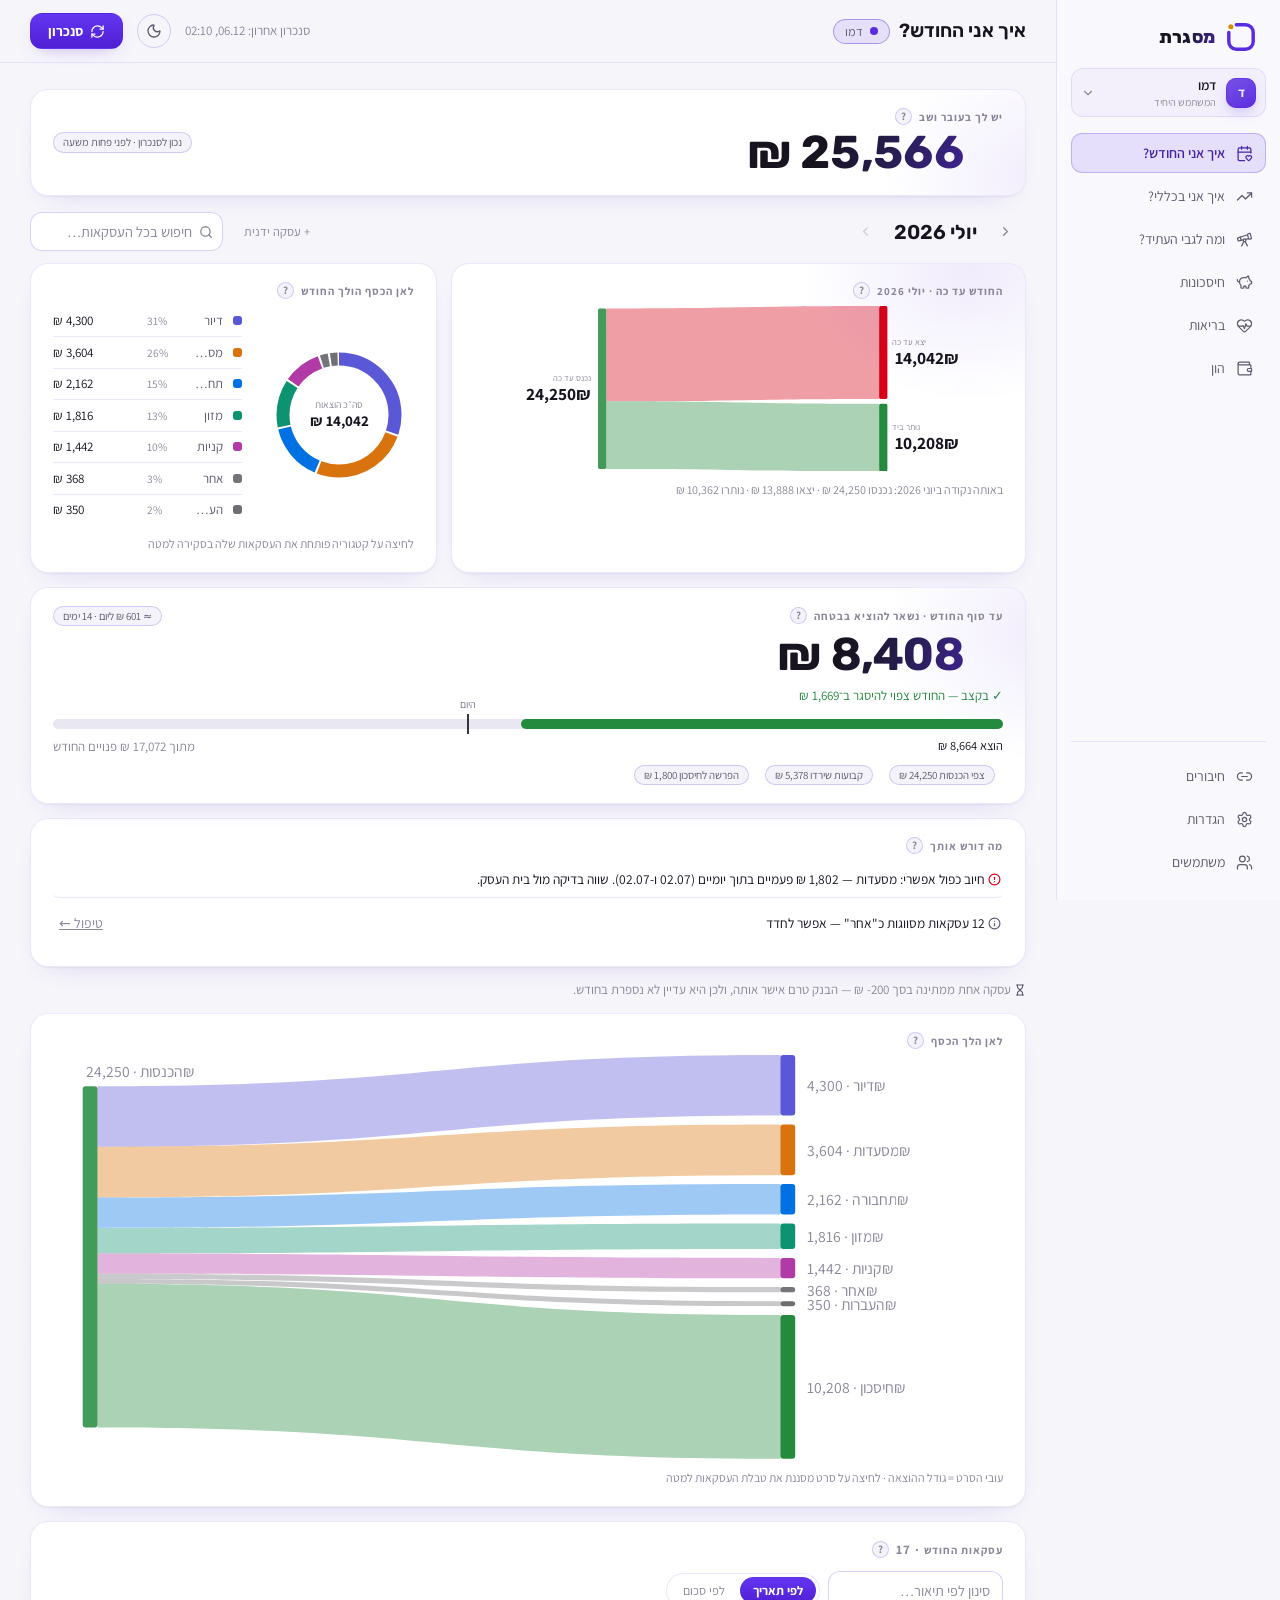
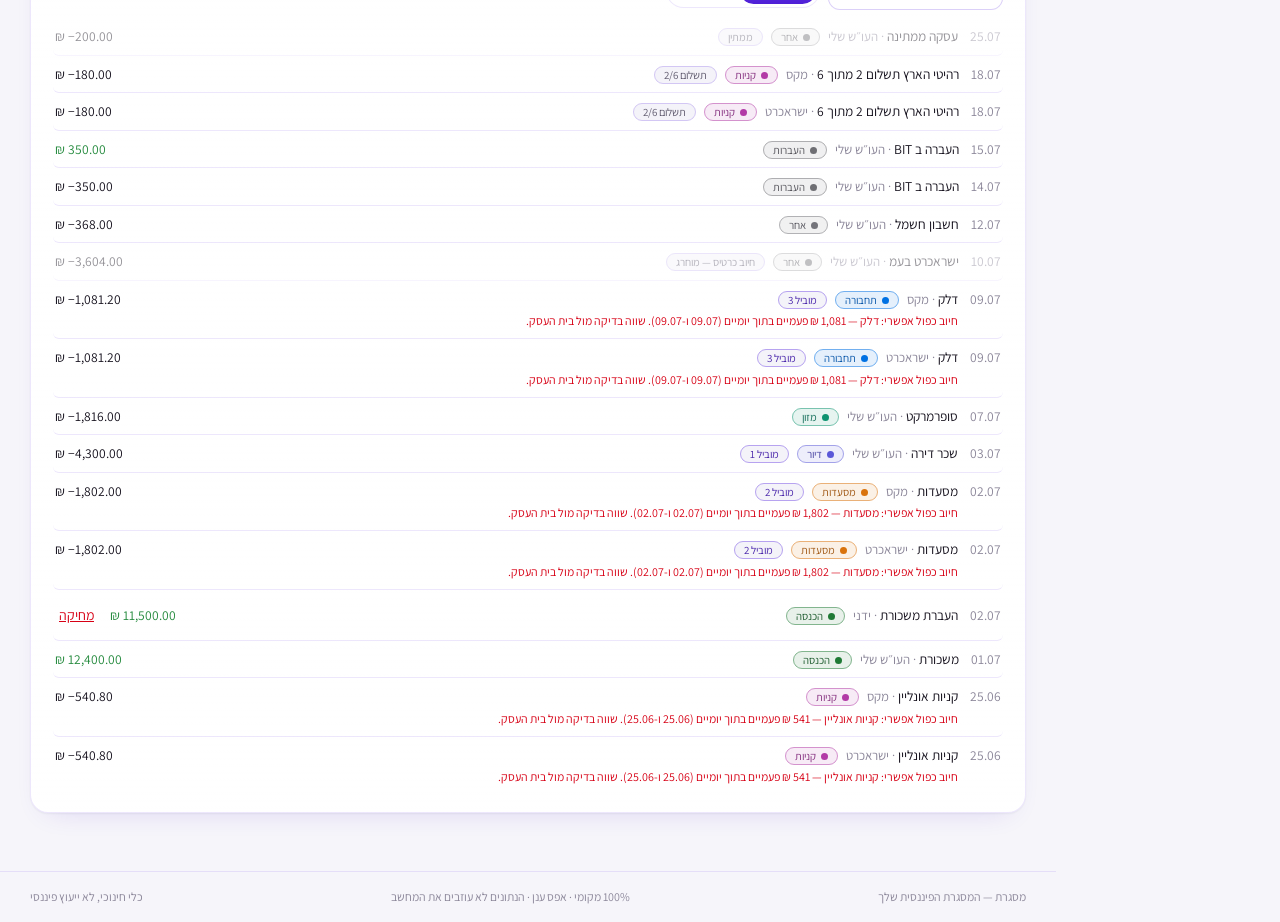
==== commit 41828543: "site: 'הרחב למצב אמיתי' — demo expands to a desktop-like overlay window without reloading; scrollabl" ====
--- a/demo/index.html
+++ b/demo/index.html
@@ -13,8 +13,8 @@
         if (misgeretTheme === 'dark') document.documentElement.dataset.theme = 'dark';
       } catch (e) { /* storage unavailable — stay light */ }
     </script>
-    <script type="module" crossorigin src="./assets/index-C9nbs8Hp.js"></script>
-    <link rel="stylesheet" crossorigin href="./assets/index-CkNqzvwh.css">
+    <script type="module" crossorigin src="./assets/index-CHpHlOrd.js"></script>
+    <link rel="stylesheet" crossorigin href="./assets/index-z2X9z4iZ.css">
   </head>
   <body>
     <div id="root"></div>
--- a/demo/assets/index-z2X9z4iZ.css
+++ b/demo/assets/index-z2X9z4iZ.css
@@ -0,0 +1 @@
+@font-face{font-family:Assistant;font-style:normal;font-display:swap;font-weight:400;src:url(./assistant-hebrew-400-normal-BaQtOmbn.woff2)format("woff2"),url(./assistant-hebrew-400-normal-B18Ux13Q.woff)format("woff");unicode-range:U+307-308,U+590-5FF,U+200C-2010,U+20AA,U+25CC,U+FB1D-FB4F}@font-face{font-family:Assistant;font-style:normal;font-display:swap;font-weight:400;src:url(./assistant-latin-ext-400-normal-CJRdOknU.woff2)format("woff2"),url(./assistant-latin-ext-400-normal-BcqNq6r3.woff)format("woff");unicode-range:U+100-2BA,U+2BD-2C5,U+2C7-2CC,U+2CE-2D7,U+2DD-2FF,U+304,U+308,U+329,U+1D00-1DBF,U+1E00-1E9F,U+1EF2-1EFF,U+2020,U+20A0-20AB,U+20AD-20C0,U+2113,U+2C60-2C7F,U+A720-A7FF}@font-face{font-family:Assistant;font-style:normal;font-display:swap;font-weight:400;src:url(./assistant-latin-400-normal-CDF-mh-3.woff2)format("woff2"),url(./assistant-latin-400-normal-BKD5Gqji.woff)format("woff");unicode-range:U+??,U+131,U+152-153,U+2BB-2BC,U+2C6,U+2DA,U+2DC,U+304,U+308,U+329,U+2000-206F,U+20AC,U+2122,U+2191,U+2193,U+2212,U+2215,U+FEFF,U+FFFD}@font-face{font-family:Assistant;font-style:normal;font-display:swap;font-weight:600;src:url(./assistant-hebrew-600-normal-DM_XHISn.woff2)format("woff2"),url(./assistant-hebrew-600-normal-D6VOnxse.woff)format("woff");unicode-range:U+307-308,U+590-5FF,U+200C-2010,U+20AA,U+25CC,U+FB1D-FB4F}@font-face{font-family:Assistant;font-style:normal;font-display:swap;font-weight:600;src:url(./assistant-latin-ext-600-normal-BRc8ZhdA.woff2)format("woff2"),url(./assistant-latin-ext-600-normal-DvGDKMJu.woff)format("woff");unicode-range:U+100-2BA,U+2BD-2C5,U+2C7-2CC,U+2CE-2D7,U+2DD-2FF,U+304,U+308,U+329,U+1D00-1DBF,U+1E00-1E9F,U+1EF2-1EFF,U+2020,U+20A0-20AB,U+20AD-20C0,U+2113,U+2C60-2C7F,U+A720-A7FF}@font-face{font-family:Assistant;font-style:normal;font-display:swap;font-weight:600;src:url(./assistant-latin-600-normal-DQhO4fCi.woff2)format("woff2"),url(./assistant-latin-600-normal-CfJI0IBS.woff)format("woff");unicode-range:U+??,U+131,U+152-153,U+2BB-2BC,U+2C6,U+2DA,U+2DC,U+304,U+308,U+329,U+2000-206F,U+20AC,U+2122,U+2191,U+2193,U+2212,U+2215,U+FEFF,U+FFFD}@font-face{font-family:Assistant;font-style:normal;font-display:swap;font-weight:700;src:url(./assistant-hebrew-700-normal-DbcUQTwo.woff2)format("woff2"),url(./assistant-hebrew-700-normal-D7ACPilb.woff)format("woff");unicode-range:U+307-308,U+590-5FF,U+200C-2010,U+20AA,U+25CC,U+FB1D-FB4F}@font-face{font-family:Assistant;font-style:normal;font-display:swap;font-weight:700;src:url(./assistant-latin-ext-700-normal-BKDtlU5N.woff2)format("woff2"),url(./assistant-latin-ext-700-normal-D7H1VhBc.woff)format("woff");unicode-range:U+100-2BA,U+2BD-2C5,U+2C7-2CC,U+2CE-2D7,U+2DD-2FF,U+304,U+308,U+329,U+1D00-1DBF,U+1E00-1E9F,U+1EF2-1EFF,U+2020,U+20A0-20AB,U+20AD-20C0,U+2113,U+2C60-2C7F,U+A720-A7FF}@font-face{font-family:Assistant;font-style:normal;font-display:swap;font-weight:700;src:url(./assistant-latin-700-normal-Bh4ZScKg.woff2)format("woff2"),url(./assistant-latin-700-normal-CguIzUmX.woff)format("woff");unicode-range:U+??,U+131,U+152-153,U+2BB-2BC,U+2C6,U+2DA,U+2DC,U+304,U+308,U+329,U+2000-206F,U+20AC,U+2122,U+2191,U+2193,U+2212,U+2215,U+FEFF,U+FFFD}@font-face{font-family:Rubik;font-style:normal;font-display:swap;font-weight:500;src:url(./rubik-arabic-500-normal-soGt7v5W.woff2)format("woff2"),url(./rubik-arabic-500-normal-DNk3Rzpj.woff)format("woff");unicode-range:U+6??,U+750-77F,U+870-88E,U+890-891,U+897-8E1,U+8E3-8FF,U+200C-200E,U+2010-2011,U+204F,U+2E41,U+FB50-FDFF,U+FE70-FE74,U+FE76-FEFC,U+102E0-102FB,U+10E60-10E7E,U+10EC2-10EC4,U+10EFC-10EFF,U+1EE00-1EE03,U+1EE05-1EE1F,U+1EE21-1EE22,U+1EE24,U+1EE27,U+1EE29-1EE32,U+1EE34-1EE37,U+1EE39,U+1EE3B,U+1EE42,U+1EE47,U+1EE49,U+1EE4B,U+1EE4D-1EE4F,U+1EE51-1EE52,U+1EE54,U+1EE57,U+1EE59,U+1EE5B,U+1EE5D,U+1EE5F,U+1EE61-1EE62,U+1EE64,U+1EE67-1EE6A,U+1EE6C-1EE72,U+1EE74-1EE77,U+1EE79-1EE7C,U+1EE7E,U+1EE80-1EE89,U+1EE8B-1EE9B,U+1EEA1-1EEA3,U+1EEA5-1EEA9,U+1EEAB-1EEBB,U+1EEF0-1EEF1}@font-face{font-family:Rubik;font-style:normal;font-display:swap;font-weight:500;src:url(./rubik-cyrillic-ext-500-normal-DVRnamQw.woff2)format("woff2"),url(./rubik-cyrillic-ext-500-normal-CnfIzV8i.woff)format("woff");unicode-range:U+460-52F,U+1C80-1C8A,U+20B4,U+2DE0-2DFF,U+A640-A69F,U+FE2E-FE2F}@font-face{font-family:Rubik;font-style:normal;font-display:swap;font-weight:500;src:url(./rubik-cyrillic-500-normal-Didq2w9O.woff2)format("woff2"),url(./rubik-cyrillic-500-normal-BH_pkKR0.woff)format("woff");unicode-range:U+301,U+400-45F,U+490-491,U+4B0-4B1,U+2116}@font-face{font-family:Rubik;font-style:normal;font-display:swap;font-weight:500;src:url(./rubik-hebrew-500-normal-B_5jqoVI.woff2)format("woff2"),url(./rubik-hebrew-500-normal--anb7y8_.woff)format("woff");unicode-range:U+307-308,U+590-5FF,U+200C-2010,U+20AA,U+25CC,U+FB1D-FB4F}@font-face{font-family:Rubik;font-style:normal;font-display:swap;font-weight:500;src:url(./rubik-latin-ext-500-normal-CKoAoPpD.woff2)format("woff2"),url(./rubik-latin-ext-500-normal-BUryUc8T.woff)format("woff");unicode-range:U+100-2BA,U+2BD-2C5,U+2C7-2CC,U+2CE-2D7,U+2DD-2FF,U+304,U+308,U+329,U+1D00-1DBF,U+1E00-1E9F,U+1EF2-1EFF,U+2020,U+20A0-20AB,U+20AD-20C0,U+2113,U+2C60-2C7F,U+A720-A7FF}@font-face{font-family:Rubik;font-style:normal;font-display:swap;font-weight:500;src:url(./rubik-latin-500-normal-1os41rQk.woff2)format("woff2"),url(./rubik-latin-500-normal-LZYVHeqz.woff)format("woff");unicode-range:U+??,U+131,U+152-153,U+2BB-2BC,U+2C6,U+2DA,U+2DC,U+304,U+308,U+329,U+2000-206F,U+20AC,U+2122,U+2191,U+2193,U+2212,U+2215,U+FEFF,U+FFFD}@font-face{font-family:Rubik;font-style:normal;font-display:swap;font-weight:600;src:url(./rubik-arabic-600-normal-q6c7POk1.woff2)format("woff2"),url(./rubik-arabic-600-normal-DM3TNo7p.woff)format("woff");unicode-range:U+6??,U+750-77F,U+870-88E,U+890-891,U+897-8E1,U+8E3-8FF,U+200C-200E,U+2010-2011,U+204F,U+2E41,U+FB50-FDFF,U+FE70-FE74,U+FE76-FEFC,U+102E0-102FB,U+10E60-10E7E,U+10EC2-10EC4,U+10EFC-10EFF,U+1EE00-1EE03,U+1EE05-1EE1F,U+1EE21-1EE22,U+1EE24,U+1EE27,U+1EE29-1EE32,U+1EE34-1EE37,U+1EE39,U+1EE3B,U+1EE42,U+1EE47,U+1EE49,U+1EE4B,U+1EE4D-1EE4F,U+1EE51-1EE52,U+1EE54,U+1EE57,U+1EE59,U+1EE5B,U+1EE5D,U+1EE5F,U+1EE61-1EE62,U+1EE64,U+1EE67-1EE6A,U+1EE6C-1EE72,U+1EE74-1EE77,U+1EE79-1EE7C,U+1EE7E,U+1EE80-1EE89,U+1EE8B-1EE9B,U+1EEA1-1EEA3,U+1EEA5-1EEA9,U+1EEAB-1EEBB,U+1EEF0-1EEF1}@font-face{font-family:Rubik;font-style:normal;font-display:swap;font-weight:600;src:url(./rubik-cyrillic-ext-600-normal-vwfZBdfm.woff2)format("woff2"),url(./rubik-cyrillic-ext-600-normal-BH0SVxfR.woff)format("woff");unicode-range:U+460-52F,U+1C80-1C8A,U+20B4,U+2DE0-2DFF,U+A640-A69F,U+FE2E-FE2F}@font-face{font-family:Rubik;font-style:normal;font-display:swap;font-weight:600;src:url(./rubik-cyrillic-600-normal-AdySaCq0.woff2)format("woff2"),url(./rubik-cyrillic-600-normal-CtS_KWzi.woff)format("woff");unicode-range:U+301,U+400-45F,U+490-491,U+4B0-4B1,U+2116}@font-face{font-family:Rubik;font-style:normal;font-display:swap;font-weight:600;src:url(./rubik-hebrew-600-normal-CpCbvE17.woff2)format("woff2"),url(./rubik-hebrew-600-normal-BGAyptFf.woff)format("woff");unicode-range:U+307-308,U+590-5FF,U+200C-2010,U+20AA,U+25CC,U+FB1D-FB4F}@font-face{font-family:Rubik;font-style:normal;font-display:swap;font-weight:600;src:url(./rubik-latin-ext-600-normal-DPvxRCiz.woff2)format("woff2"),url(./rubik-latin-ext-600-normal-DCdMT6U0.woff)format("woff");unicode-range:U+100-2BA,U+2BD-2C5,U+2C7-2CC,U+2CE-2D7,U+2DD-2FF,U+304,U+308,U+329,U+1D00-1DBF,U+1E00-1E9F,U+1EF2-1EFF,U+2020,U+20A0-20AB,U+20AD-20C0,U+2113,U+2C60-2C7F,U+A720-A7FF}@font-face{font-family:Rubik;font-style:normal;font-display:swap;font-weight:600;src:url(./rubik-latin-600-normal-7iWW07_k.woff2)format("woff2"),url(./rubik-latin-600-normal-Bd1rsTk4.woff)format("woff");unicode-range:U+??,U+131,U+152-153,U+2BB-2BC,U+2C6,U+2DA,U+2DC,U+304,U+308,U+329,U+2000-206F,U+20AC,U+2122,U+2191,U+2193,U+2212,U+2215,U+FEFF,U+FFFD}@font-face{font-family:Rubik;font-style:normal;font-display:swap;font-weight:700;src:url(./rubik-arabic-700-normal-DNWlnGaX.woff2)format("woff2"),url(./rubik-arabic-700-normal-BJDbbalN.woff)format("woff");unicode-range:U+6??,U+750-77F,U+870-88E,U+890-891,U+897-8E1,U+8E3-8FF,U+200C-200E,U+2010-2011,U+204F,U+2E41,U+FB50-FDFF,U+FE70-FE74,U+FE76-FEFC,U+102E0-102FB,U+10E60-10E7E,U+10EC2-10EC4,U+10EFC-10EFF,U+1EE00-1EE03,U+1EE05-1EE1F,U+1EE21-1EE22,U+1EE24,U+1EE27,U+1EE29-1EE32,U+1EE34-1EE37,U+1EE39,U+1EE3B,U+1EE42,U+1EE47,U+1EE49,U+1EE4B,U+1EE4D-1EE4F,U+1EE51-1EE52,U+1EE54,U+1EE57,U+1EE59,U+1EE5B,U+1EE5D,U+1EE5F,U+1EE61-1EE62,U+1EE64,U+1EE67-1EE6A,U+1EE6C-1EE72,U+1EE74-1EE77,U+1EE79-1EE7C,U+1EE7E,U+1EE80-1EE89,U+1EE8B-1EE9B,U+1EEA1-1EEA3,U+1EEA5-1EEA9,U+1EEAB-1EEBB,U+1EEF0-1EEF1}@font-face{font-family:Rubik;font-style:normal;font-display:swap;font-weight:700;src:url(./rubik-cyrillic-ext-700-normal-3CKVJqgg.woff2)format("woff2"),url(./rubik-cyrillic-ext-700-normal-CEbQMks9.woff)format("woff");unicode-range:U+460-52F,U+1C80-1C8A,U+20B4,U+2DE0-2DFF,U+A640-A69F,U+FE2E-FE2F}@font-face{font-family:Rubik;font-style:normal;font-display:swap;font-weight:700;src:url(./rubik-cyrillic-700-normal-DFnztZBh.woff2)format("woff2"),url(./rubik-cyrillic-700-normal-C_jxLOfU.woff)format("woff");unicode-range:U+301,U+400-45F,U+490-491,U+4B0-4B1,U+2116}@font-face{font-family:Rubik;font-style:normal;font-display:swap;font-weight:700;src:url(./rubik-hebrew-700-normal-Da14F88e.woff2)format("woff2"),url(./rubik-hebrew-700-normal-B2Hm7hpE.woff)format("woff");unicode-range:U+307-308,U+590-5FF,U+200C-2010,U+20AA,U+25CC,U+FB1D-FB4F}@font-face{font-family:Rubik;font-style:normal;font-display:swap;font-weight:700;src:url(./rubik-latin-ext-700-normal-D5I4eEgK.woff2)format("woff2"),url(./rubik-latin-ext-700-normal-CQ1www4I.woff)format("woff");unicode-range:U+100-2BA,U+2BD-2C5,U+2C7-2CC,U+2CE-2D7,U+2DD-2FF,U+304,U+308,U+329,U+1D00-1DBF,U+1E00-1E9F,U+1EF2-1EFF,U+2020,U+20A0-20AB,U+20AD-20C0,U+2113,U+2C60-2C7F,U+A720-A7FF}@font-face{font-family:Rubik;font-style:normal;font-display:swap;font-weight:700;src:url(./rubik-latin-700-normal-D-tMm-eS.woff2)format("woff2"),url(./rubik-latin-700-normal-KHOtubUA.woff)format("woff");unicode-range:U+??,U+131,U+152-153,U+2BB-2BC,U+2C6,U+2DA,U+2DC,U+304,U+308,U+329,U+2000-206F,U+20AC,U+2122,U+2191,U+2193,U+2212,U+2215,U+FEFF,U+FFFD}@font-face{font-family:Rubik;font-style:normal;font-display:swap;font-weight:800;src:url(./rubik-arabic-800-normal-ByBdlBy_.woff2)format("woff2"),url(./rubik-arabic-800-normal-Ds6dJ7Q-.woff)format("woff");unicode-range:U+6??,U+750-77F,U+870-88E,U+890-891,U+897-8E1,U+8E3-8FF,U+200C-200E,U+2010-2011,U+204F,U+2E41,U+FB50-FDFF,U+FE70-FE74,U+FE76-FEFC,U+102E0-102FB,U+10E60-10E7E,U+10EC2-10EC4,U+10EFC-10EFF,U+1EE00-1EE03,U+1EE05-1EE1F,U+1EE21-1EE22,U+1EE24,U+1EE27,U+1EE29-1EE32,U+1EE34-1EE37,U+1EE39,U+1EE3B,U+1EE42,U+1EE47,U+1EE49,U+1EE4B,U+1EE4D-1EE4F,U+1EE51-1EE52,U+1EE54,U+1EE57,U+1EE59,U+1EE5B,U+1EE5D,U+1EE5F,U+1EE61-1EE62,U+1EE64,U+1EE67-1EE6A,U+1EE6C-1EE72,U+1EE74-1EE77,U+1EE79-1EE7C,U+1EE7E,U+1EE80-1EE89,U+1EE8B-1EE9B,U+1EEA1-1EEA3,U+1EEA5-1EEA9,U+1EEAB-1EEBB,U+1EEF0-1EEF1}@font-face{font-family:Rubik;font-style:normal;font-display:swap;font-weight:800;src:url(./rubik-cyrillic-ext-800-normal-D8Ih7GUu.woff2)format("woff2"),url(./rubik-cyrillic-ext-800-normal-BLkQng3O.woff)format("woff");unicode-range:U+460-52F,U+1C80-1C8A,U+20B4,U+2DE0-2DFF,U+A640-A69F,U+FE2E-FE2F}@font-face{font-family:Rubik;font-style:normal;font-display:swap;font-weight:800;src:url(./rubik-cyrillic-800-normal-wonQiwhm.woff2)format("woff2"),url(./rubik-cyrillic-800-normal-DocVmW4N.woff)format("woff");unicode-range:U+301,U+400-45F,U+490-491,U+4B0-4B1,U+2116}@font-face{font-family:Rubik;font-style:normal;font-display:swap;font-weight:800;src:url(./rubik-hebrew-800-normal-CEoY7Wj3.woff2)format("woff2"),url(./rubik-hebrew-800-normal-DgqUxLtA.woff)format("woff");unicode-range:U+307-308,U+590-5FF,U+200C-2010,U+20AA,U+25CC,U+FB1D-FB4F}@font-face{font-family:Rubik;font-style:normal;font-display:swap;font-weight:800;src:url(./rubik-latin-ext-800-normal-C-Q65BvC.woff2)format("woff2"),url(./rubik-latin-ext-800-normal-MUfMznEV.woff)format("woff");unicode-range:U+100-2BA,U+2BD-2C5,U+2C7-2CC,U+2CE-2D7,U+2DD-2FF,U+304,U+308,U+329,U+1D00-1DBF,U+1E00-1E9F,U+1EF2-1EFF,U+2020,U+20A0-20AB,U+20AD-20C0,U+2113,U+2C60-2C7F,U+A720-A7FF}@font-face{font-family:Rubik;font-style:normal;font-display:swap;font-weight:800;src:url(./rubik-latin-800-normal-BtaGuVpR.woff2)format("woff2"),url(./rubik-latin-800-normal-Dq1miTTj.woff)format("woff");unicode-range:U+??,U+131,U+152-153,U+2BB-2BC,U+2C6,U+2DA,U+2DC,U+304,U+308,U+329,U+2000-206F,U+20AC,U+2122,U+2191,U+2193,U+2212,U+2215,U+FEFF,U+FFFD}:root{--lightningcss-light:initial;--lightningcss-dark: ;color-scheme:light;--canvas:#f6f5fa;--surface:#fff;--surface-2:#f4f3f9;--surface-3:#e9e7f2;--hairline:#5b2be01c;--hairline-strong:#5b2be038;--ink:#17131f;--ink-muted:#5f5a6e;--ink-subtle:#8b8699;--accent:#5b2be0;--accent-2:#db8a00;--accent-ink:#fff;--positive:#248a3d;--negative:#d70015;--warning:#b25000;--positive-deep:#1a6e30;--negative-deep:#a50011;--grad-accent:linear-gradient(180deg, #6435f0 0%, #4f1fd6 100%);--grad-card:linear-gradient(180deg, #ffffff80 0%, #fff0 100%);--shadow-card:0 1px 2px #17131f0d, 0 12px 28px -18px #4318c933;--glow-accent:0 6px 18px -10px #5b2be08c;--titlebar-bg:#fcfbffe6;--header-bg:#f6f5fac7;--sidebar-bg:#faf9fde0;--popover-bg:#fffffffa;--toast-bg:#fffffff7;--input-bg:#fff;--hover-wash:#5b2be00f;--hover-wash-strong:#5b2be01a;--wash-faint:#5b2be009;--table-head-wash:#5b2be00a;--details-wash:#5b2be00a;--scrim:#17131f73;--shimmer:#ffffffa6;--drawer-shadow:-22px 0 48px #17131f2e;--marker-ink:#17131f73;--composition-rest:#17131f14;--composition-rest-dot:#17131f24;--text-halo:#ffffffd1;--chart-grid-ink:#17131f14;--chart-expense:#d70015;--chart-expense-2:#9a1a22;--chart-flow-a:#5856d6;--chart-flow-b:#0090ab;--cat-yellow:#b08800;--cat-orange:#d9730d;--cat-pink:#d30f45;--cat-violet:#5b58d8;--cat-teal:#0090ab;--cat-lime:#66980a;--cat-blue:#0071e3;--cat-magenta:#b23aa6;--cat-green:#1f7a35;--cat-red:#d70015;--cat-mint:#0e9370;--cat-amber:#9a7100;--cat-slate:#5d6470;--cat-gray:#6e6e73;--cat-fallback:#74747a;--r-control:12px;--r-card:18px;--font:"Assistant", "Segoe UI", system-ui, sans-serif;--font-display:"Rubik", "Segoe UI", system-ui, sans-serif}:root[data-theme=dark]{--lightningcss-light: ;--lightningcss-dark:initial;color-scheme:dark;--canvas:#0b0812;--surface:#16121f;--surface-2:#201a2e;--surface-3:#2b2440;--hairline:#8b66ff26;--hairline-strong:#8b66ff47;--ink:#f2f0f7;--ink-muted:#a9a3b8;--ink-subtle:#7e7890;--accent:#8b66ff;--accent-2:#ffb84d;--accent-ink:#140a2e;--positive:#30d158;--negative:#ff453a;--warning:#ffb340;--positive-deep:#7cf0a4;--negative-deep:#ffa39d;--grad-accent:linear-gradient(180deg, #9a79ff 0%, #7a4ff5 100%);--grad-card:linear-gradient(180deg, #ffffff0a 0%, #ffffff03 100%);--shadow-card:0 1px 2px #00000080, 0 12px 32px -12px #000000b3;--glow-accent:0 0 24px -8px #8b66ff8c;--titlebar-bg:#0d0a14eb;--header-bg:#0b0812b8;--sidebar-bg:#120e1cd9;--popover-bg:#181324fa;--toast-bg:#201a2ef7;--input-bg:#8b66ff1f;--hover-wash:#8b66ff17;--hover-wash-strong:#8b66ff21;--wash-faint:#8b66ff0d;--table-head-wash:#8b66ff0d;--details-wash:#0000004d;--scrim:#0009;--shimmer:#ffffff0f;--drawer-shadow:-22px 0 48px #0009;--marker-ink:#f2f0f780;--composition-rest:#ffffff14;--composition-rest-dot:#ffffff24;--text-halo:#0b0812b8;--chart-grid-ink:#ffffff17;--chart-expense:#ff453a;--chart-expense-2:#c8423d;--chart-flow-a:#7d7aff;--chart-flow-b:#66d4cf;--cat-yellow:#ffd426;--cat-orange:#ff9f0a;--cat-pink:#ff6482;--cat-violet:#7d7aff;--cat-teal:#40c8e0;--cat-lime:#a3d955;--cat-blue:#409cff;--cat-magenta:#ff70e0;--cat-green:#30db5b;--cat-red:#ff6961;--cat-mint:#66d4cf;--cat-amber:#f5c242;--cat-slate:#5e6472;--cat-gray:#98989d;--cat-fallback:#8e8e97}*{box-sizing:border-box}body{font-family:var(--font);color:var(--ink);background:var(--canvas);margin:0;font-size:15px;line-height:1.5}#root,.desktop-app{min-height:100vh}.desktop-app.is-desktop{grid-template-rows:40px minmax(0,1fr);height:100dvh;min-height:0;display:grid;overflow:hidden}.desktop-titlebar{z-index:100;border-bottom:1px solid var(--hairline);background:var(--titlebar-bg);-webkit-backdrop-filter:blur(18px);backdrop-filter:blur(18px);-webkit-app-region:drag;-webkit-user-select:none;user-select:none;height:40px;position:relative}.desktop-titlebar-content{top:env(titlebar-area-y,0);left:env(titlebar-area-x,0);width:env(titlebar-area-width,100%);height:env(titlebar-area-height,40px);justify-content:space-between;align-items:center;gap:16px;min-height:40px;padding:0 12px;display:flex;position:absolute}.desktop-titlebar-brand{align-items:center;gap:8px;min-width:0;font-size:12.5px;font-weight:650;display:inline-flex}.desktop-titlebar-view{color:var(--ink-subtle);text-overflow:ellipsis;white-space:nowrap;font-weight:400;overflow:hidden}.desktop-update-ready{-webkit-app-region:no-drag;color:var(--accent-ink);background:var(--grad-accent);border-color:#0000;border-radius:999px;padding:4px 11px;font-size:11.5px}::selection{background:color-mix(in srgb, var(--accent) 35%, transparent)}*{scrollbar-width:thin;scrollbar-color:var(--surface-3) transparent}::-webkit-scrollbar{width:10px;height:10px}::-webkit-scrollbar-thumb{background:var(--surface-3);background-clip:content-box;border:2px solid #0000;border-radius:8px}::-webkit-scrollbar-track{background:0 0}.shell{grid-template-columns:224px minmax(0,1fr);min-height:100vh;display:grid}.is-desktop .shell{height:100%;min-height:0;overflow:hidden}.sidebar{background:var(--sidebar-bg);border-inline-end:1px solid var(--hairline);-webkit-backdrop-filter:blur(14px);backdrop-filter:blur(14px);z-index:40;flex-direction:column;height:100vh;padding:22px 14px 18px;display:flex;position:sticky;top:0}.is-desktop .sidebar{height:100%;min-height:0;position:relative;top:auto}.brand{align-items:center;gap:11px;padding:0 10px 16px;display:flex}.brand-name{font-family:var(--font-display);letter-spacing:.01em;background:linear-gradient(105deg, var(--ink) 40%, color-mix(in srgb, var(--accent) 62%, var(--ink)));color:#0000;-webkit-background-clip:text;background-clip:text;font-size:17.5px;font-weight:800}.side-nav{flex-direction:column;gap:3px;display:flex}.side-nav:not(.side-nav-foot){overscroll-behavior:contain;flex:auto;min-height:0;overflow-y:auto}.side-nav-foot{border-top:1px solid var(--hairline);margin-top:auto;padding-top:14px}.nav-item{color:var(--ink-muted);cursor:pointer;text-align:start;background:0 0;border:1px solid #0000;border-radius:11px;align-items:center;gap:11px;width:100%;padding:10px 12px;font-family:inherit;font-size:14px;transition:background .16s,color .16s,border-color .16s,transform .16s;display:flex;position:relative}.nav-item:hover{background:var(--hover-wash);color:var(--ink)}.nav-item:active{transform:scale(.98)}.nav-item.active{background:color-mix(in srgb, var(--accent) 12%, transparent);border-color:color-mix(in srgb, var(--accent) 26%, transparent);color:color-mix(in srgb, var(--accent) 70%, var(--ink));font-weight:600}.nav-item.active:before{content:"";inset-inline-start:-14px;background:var(--grad-accent);border-radius:3px;width:3px;height:60%;position:absolute;top:50%;translate:0 -50%}.profile-switcher{margin-bottom:16px;position:relative}.profile-avatar{--profile-color:var(--accent);--profile-ink:var(--accent-ink);background:linear-gradient(150deg, color-mix(in srgb, var(--profile-color) 82%, white), var(--profile-color));color:var(--profile-ink);-webkit-user-select:none;user-select:none;box-shadow:inset 0 0 0 1px color-mix(in srgb, var(--profile-color) 55%, transparent), 0 6px 18px -9px var(--profile-color);flex:none;place-items:center;font-weight:700;line-height:1;display:grid}.profile-trigger{border:1px solid var(--hairline);background:var(--wash-faint);text-align:start;width:100%;box-shadow:none;border-radius:12px;align-items:center;gap:10px;padding:7px 9px;display:flex}.profile-trigger:hover,.profile-trigger.open{background:var(--hover-wash-strong);border-color:color-mix(in srgb, var(--accent) 32%, var(--hairline))}.profile-trigger-text{flex-direction:column;flex:1;gap:1px;min-width:0;display:flex}.profile-trigger-name{color:var(--ink);text-overflow:ellipsis;white-space:nowrap;font-size:13.5px;font-weight:600;overflow:hidden}.profile-trigger-sub{color:var(--ink-subtle);white-space:nowrap;font-size:10.5px}.profile-trigger-chevron{color:var(--ink-subtle);flex:none;transition:transform .16s}.profile-trigger.open .profile-trigger-chevron{transform:rotate(180deg)}.profile-popover{z-index:80;inset-inline-start:0;border:1px solid var(--hairline-strong);background:var(--popover-bg);-webkit-backdrop-filter:blur(18px);backdrop-filter:blur(18px);min-width:262px;max-width:320px;box-shadow:var(--shadow-card);overscroll-behavior:contain;border-radius:14px;max-height:min(64vh,460px);padding:6px;animation:.15s cubic-bezier(.22,.9,.3,1) both rise;position:absolute;top:calc(100% + 6px);overflow-y:auto}.profile-popover-title{color:var(--ink-subtle);padding:4px 6px 8px;font-size:11.5px;font-weight:650}.profile-popover-note{color:var(--warning);margin:2px 6px 8px;font-size:11.5px;line-height:1.5}.profile-popover-create{padding:2px}.profile-popover-sep{background:var(--hairline);height:1px;margin:6px}.profile-option{text-align:start;width:100%;box-shadow:none;background:0 0;border:1px solid #0000;border-radius:10px;align-items:center;gap:10px;padding:7px 8px;display:flex}.profile-option:hover:not(:disabled){background:var(--hover-wash);border-color:var(--hairline)}.profile-option:disabled{opacity:.4;cursor:not-allowed}.profile-option.current{background:color-mix(in srgb, var(--accent) 13%, transparent);border-color:color-mix(in srgb, var(--accent) 30%, transparent)}.profile-option.action{color:var(--ink-muted)}.profile-option-icon{border:1px dashed var(--hairline-strong);width:30px;height:30px;color:var(--ink-subtle);border-radius:10px;flex:none;place-items:center;display:grid}.profile-option.action:hover .profile-option-icon{border-color:var(--accent);color:var(--accent)}.profile-option-text{flex-direction:column;flex:1;gap:1px;min-width:0;display:flex}.profile-option-name{color:var(--ink);text-overflow:ellipsis;white-space:nowrap;font-size:13.5px;font-weight:550;overflow:hidden}.profile-option-meta{color:var(--ink-subtle);text-overflow:ellipsis;white-space:nowrap;font-size:10.5px;overflow:hidden}.profile-option-check{color:var(--accent);flex:none}.header-profile{border:1px solid color-mix(in srgb, var(--accent) 34%, var(--hairline));background:color-mix(in srgb, var(--accent) 10%, var(--surface-2));color:var(--ink-muted);box-shadow:none;border-radius:999px;flex:none;align-items:center;gap:7px;padding:3px 11px;font-size:12.5px;display:inline-flex}.header-profile:hover{color:var(--ink);border-color:var(--accent);background:color-mix(in srgb, var(--accent) 16%, var(--surface-2))}.header-profile i{border-radius:50%;flex:none;width:8px;height:8px}.main{flex-direction:column;min-width:0;display:flex}.is-desktop .main{height:100%;min-height:0;overflow:hidden}.header{border-bottom:1px solid var(--hairline);background:var(--header-bg);-webkit-backdrop-filter:blur(16px);backdrop-filter:blur(16px);z-index:20;justify-content:space-between;align-items:center;gap:16px;padding:13px 30px;display:flex;position:sticky;top:0}.header-title{font-family:var(--font-display);letter-spacing:.005em;margin:0;font-size:19px;font-weight:600}.header-heading{align-items:center;gap:9px;min-width:0;display:flex}.header-actions{align-items:center;gap:14px;display:flex}.sidebar-toggle,.sidebar-scrim{display:none}.sync-btn{align-items:center;gap:7px;display:inline-flex}.theme-toggle{border-color:var(--hairline-strong);width:34px;height:34px;color:var(--ink-muted);background:0 0;border-radius:999px;place-items:center;padding:0;display:inline-grid}.theme-toggle:hover{color:var(--accent);border-color:var(--accent);background:var(--hover-wash)}.spin{animation:1s linear infinite spin}@keyframes spin{to{transform:rotate(360deg)}}.content-scroll{flex-direction:column;flex:1;min-height:0;display:flex}.is-desktop .content-scroll{overscroll-behavior:contain;overflow:auto}.content{flex:1;width:100%;max-width:1180px;margin:0 auto;padding:26px 30px 44px}.content:focus{outline:none}.view{animation:.38s cubic-bezier(.22,.9,.3,1) both rise}@keyframes rise{0%{opacity:0;transform:translateY(10px)}to{opacity:1;transform:none}}.footer{border-top:1px solid var(--hairline);color:var(--ink-subtle);flex-wrap:wrap;justify-content:space-between;gap:16px;padding:16px 30px;font-size:12px;display:flex}.desktop-toast{z-index:90;inset-inline-end:22px;border:1px solid var(--hairline-strong);max-width:min(420px,100vw - 44px);color:var(--ink);background:var(--toast-bg);box-shadow:var(--shadow-card);border-radius:12px;padding:10px 14px;font-size:13px;animation:.18s both rise;position:fixed;bottom:22px}.settings-actions,.recovery-actions{flex-wrap:wrap;align-items:center;gap:8px;display:flex}.recovery-card{border:1px solid color-mix(in srgb, var(--negative) 30%, var(--hairline));border-radius:var(--r-card);background:var(--grad-card), var(--surface);max-width:620px;box-shadow:var(--shadow-card);margin:min(14vh,110px) auto 0;padding:28px}.recovery-card h2{margin-bottom:7px}.recovery-actions{margin-top:18px}.grid{grid-template-columns:repeat(12,1fr);gap:14px;display:grid}.grid>.card{margin-bottom:0}.g3{grid-column:span 3}.g5{grid-column:span 5}.g6{grid-column:span 6}.g7{grid-column:span 7}.g12{grid-column:span 12}@media (width<=920px){.shell{grid-template-columns:66px 1fr}.brand-name,.nav-item span{display:none}.brand{justify-content:center;padding-inline:0}.nav-item{justify-content:center}.g5,.g6,.g7{grid-column:span 12}.g3{grid-column:span 6}.content,.header,.footer{padding-inline:14px}.profile-trigger-text,.profile-trigger-chevron{display:none}.profile-trigger{justify-content:center;padding-inline:4px}}@media (width<=640px){.shell{grid-template-columns:minmax(0,1fr)}.sidebar{z-index:70;inset-inline-start:0;visibility:hidden;width:min(280px,86vw);height:100vh;box-shadow:var(--drawer-shadow);padding:18px 14px;transition:transform .18s,visibility .18s linear;position:fixed;top:0;transform:translate(105%)}.is-desktop .sidebar{height:calc(100dvh - 40px);position:fixed;top:40px;transform:translate(105%)}.sidebar.open,.is-desktop .sidebar.open{visibility:visible;transform:translate(0)}.sidebar .brand-name,.sidebar .nav-item span{display:inline}.sidebar .brand{justify-content:flex-start;padding-inline:10px}.sidebar .nav-item{justify-content:flex-start}.sidebar .profile-trigger-text{display:flex}.sidebar .profile-trigger-chevron{display:block}.sidebar .profile-trigger{justify-content:flex-start;padding-inline:9px}.profile-popover{max-width:none;inset-inline:0}.header-heading{flex-wrap:wrap}.sidebar-toggle{flex:none;place-items:center;padding:7px;display:inline-grid}button.sidebar-scrim{z-index:60;background:var(--scrim);opacity:0;visibility:hidden;cursor:default;border:0;border-radius:0;width:100%;height:100%;margin:0;padding:0;transition:opacity .18s,visibility .18s linear;display:block;position:fixed;inset:0}.is-desktop button.sidebar-scrim{height:calc(100dvh - 40px);top:40px}button.sidebar-scrim:hover{background:var(--scrim);border:0}button.sidebar-scrim.visible{opacity:1;visibility:visible}.header{align-items:flex-start}.header-actions{flex-direction:column-reverse;align-items:flex-end;gap:6px}.header-actions .muted{text-align:end;max-width:180px}}@media (prefers-reduced-motion:reduce){*,:before,:after{transition-duration:.01ms!important;animation-duration:.01ms!important}}h1{font-family:var(--font-display);margin:0 0 16px;font-size:28px;font-weight:700}h2{font-family:var(--font-display);margin:0 0 12px;font-size:20px;font-weight:600}.button-link{border:1px solid var(--hairline-strong);border-radius:var(--r-control);background:var(--surface-2);color:var(--ink);padding:8px 18px;font-size:14px;text-decoration:none;transition:background .16s,border-color .16s,transform .16s;display:inline-block}.button-link:hover{background:var(--surface-3);border-color:var(--accent);transform:translateY(-1px)}code{background:var(--surface-2);border:1px solid var(--hairline);border-radius:6px;padding:1px 6px;font-size:12.5px}.amount{font-variant-numeric:lining-nums tabular-nums;unicode-bidi:isolate}.amount-hero{font-family:var(--font-display);letter-spacing:-.015em;background:linear-gradient(110deg, var(--ink) 30%, color-mix(in srgb, var(--accent) 62%, var(--ink)) 90%);color:#0000;-webkit-background-clip:text;background-clip:text;font-size:46px;font-weight:700;line-height:1.08}.amount-hero .agorot{opacity:.55;font-size:26px}.amount-positive{color:var(--positive)}.amount-negative{color:var(--negative)}.amount-hero.amount-negative{background:linear-gradient(110deg, var(--negative) 30%, var(--negative-deep) 90%);-webkit-background-clip:text;background-clip:text}.amount-hero.amount-positive{background:linear-gradient(110deg, var(--positive) 30%, var(--positive-deep) 90%);-webkit-background-clip:text;background-clip:text}.label{letter-spacing:.09em;color:var(--ink-subtle);text-transform:uppercase;margin-bottom:6px;font-size:11px;font-weight:650}.card{background:var(--grad-card), var(--surface);border:1px solid var(--hairline);border-radius:var(--r-card);box-shadow:var(--shadow-card);margin-bottom:14px;padding:18px 22px;transition:border-color .2s}.card:hover{border-color:var(--hairline-strong)}.card-sub{color:var(--ink-subtle);margin:2px 0 12px;font-size:12.5px;line-height:1.55}.chart-caption{color:var(--ink-subtle);margin:10px 0 0;font-size:12px;line-height:1.55}.pace{margin:14px 0 6px}.pace-track{background:var(--surface-3);border-radius:999px;height:10px;position:relative}.pace-fill{inset-inline-start:0;background:var(--positive);border-radius:999px;transition:width .4s;position:absolute;top:0;bottom:0}.pace-fill.over{background:var(--negative)}.pace-marker{background:var(--ink);opacity:.85;width:2px;position:absolute;top:-5px;bottom:-5px}.pace-marker-label{top:-17px;color:var(--ink-muted);white-space:nowrap;font-size:10.5px;position:absolute;inset-inline-start:50%;transform:translate(50%)}.pace-labels{color:var(--ink);justify-content:space-between;margin-top:8px;font-size:12.5px;display:flex}.ring-value{fill:var(--ink);font-size:22px;font-weight:650;font-family:var(--font);font-variant-numeric:tabular-nums}.swatches{align-items:center;gap:6px;display:inline-flex}.swatch{cursor:pointer;border:2px solid #0000;border-radius:50%;flex-shrink:0;width:22px;height:22px;padding:0}.swatch.active{border-color:var(--ink)}.form-grid{grid-template-columns:repeat(2,minmax(0,1fr));gap:14px 18px;margin-top:12px;display:grid}.form-grid .field.wide{grid-column:1/-1}@media (width<=760px){.form-grid{grid-template-columns:1fr}}.field{flex-direction:column;gap:5px;min-width:0;display:flex}.field-label{color:var(--ink-muted);align-items:baseline;gap:7px;font-size:12.5px;font-weight:650;display:flex}.field-label .opt{color:var(--ink-subtle);font-size:11px;font-weight:500}.field>input,.field>select{box-sizing:border-box;width:100%}.field-hint{color:var(--ink-subtle);margin:0;font-size:11.5px;line-height:1.5}.form-actions{flex-wrap:wrap;align-items:center;gap:10px;margin-top:14px;display:flex}.form-live{color:var(--ink-muted);background:color-mix(in srgb, var(--accent) 7%, transparent);border:1px solid color-mix(in srgb, var(--accent) 18%, transparent);border-radius:10px;margin:12px 0 0;padding:8px 12px;font-size:12.5px;line-height:1.55}.topbar{align-items:center;gap:12px;margin-bottom:20px;display:flex}.toolbar{flex-wrap:wrap;align-items:center;gap:8px;margin:12px 0;display:flex}.pills{background:var(--surface);border:1px solid var(--hairline);border-radius:999px;gap:2px;padding:3px;display:flex}.pill{color:var(--ink-subtle);cursor:pointer;background:0 0;border:none;border-radius:999px;padding:5px 13px;font-family:inherit;font-size:12.5px;transition:background .16s,color .16s}.pill:hover{color:var(--ink)}.pill.active{background:var(--grad-accent);color:var(--accent-ink);font-weight:650}.pill:disabled{opacity:.35;cursor:default}.pill:disabled:hover{color:var(--ink-subtle)}button{border:1px solid var(--hairline-strong);border-radius:var(--r-control);background:var(--surface-2);color:var(--ink);cursor:pointer;padding:8px 17px;font-family:inherit;font-size:14px;transition:background .16s,border-color .16s,transform .16s,box-shadow .16s}button:hover{background:var(--surface-3);border-color:var(--accent)}button:active{transform:scale(.98)}button:disabled{opacity:.55;cursor:wait}button.primary{background:var(--grad-accent);color:var(--accent-ink);box-shadow:var(--glow-accent);border-color:#0000;font-weight:650}button.primary:hover{filter:brightness(1.09)}button.link{color:var(--ink-subtle);box-shadow:none;background:0 0;border:none;padding:8px 4px;text-decoration:underline}button.link:hover{color:var(--ink);background:0 0}button.danger{color:var(--negative)}label{color:var(--ink-muted);flex-direction:column;gap:4px;font-size:13.5px;display:flex}input,select{border:1px solid var(--hairline-strong);border-radius:var(--r-control);background:var(--input-bg);color:var(--ink);padding:9px 12px;font-family:inherit;font-size:14.5px;transition:border-color .16s,box-shadow .16s}textarea{border:1px solid var(--hairline-strong);border-radius:var(--r-control);background:var(--input-bg);color:var(--ink);resize:vertical;width:100%;padding:10px 12px;font-family:inherit;font-size:13.5px;line-height:1.65;transition:border-color .16s,box-shadow .16s}input:focus,select:focus,textarea:focus{border-color:var(--accent);box-shadow:0 0 0 3px color-mix(in srgb, var(--accent) 20%, transparent);outline:none}input::placeholder,textarea::placeholder{color:var(--ink-subtle);opacity:1}button:focus-visible,a:focus-visible,.pill:focus-visible{outline:2px solid var(--accent);outline-offset:2px}.muted{color:var(--ink-subtle);font-size:13px}.empty-note{text-align:center;max-width:420px;margin:48px auto}.empty-note .muted{font-size:14px;line-height:1.7}.error{color:var(--negative);background:color-mix(in srgb, var(--negative) 10%, var(--surface));border:1px solid color-mix(in srgb, var(--negative) 35%, var(--hairline));border-radius:var(--r-card);padding:10px 14px;font-size:13.5px}.error-inline{color:var(--negative);font-size:13px}.skeleton{border-radius:var(--r-card);background:var(--surface);border:1px solid var(--hairline);margin-bottom:14px;position:relative;overflow:hidden}.skeleton:after{content:"";background:linear-gradient(100deg, transparent 30%, var(--shimmer) 50%, transparent 70%);animation:1.5s infinite shimmer;position:absolute;inset:0}@keyframes shimmer{0%{transform:translate(-100%)}to{transform:translate(100%)}}.state-rows{margin:8px 0 0;padding:0;list-style:none}.state-row,.state-net{grid-template-columns:minmax(0,1fr) 148px minmax(0,170px) 92px;align-items:baseline;gap:4px 14px;display:grid}.state-row{border-bottom:1px solid var(--hairline);padding:10px 2px}.state-row:last-child{border-bottom:none}.state-net{border-top:1px solid var(--hairline-strong);margin-top:4px;padding:13px 2px 2px}.state-label{color:var(--ink);min-width:0;font-size:14px}.state-net .state-label{font-weight:650}.state-value{text-align:end;font-size:15.5px;font-weight:550}.state-net .state-value{font-size:17px;font-weight:650}.state-meta{white-space:nowrap;font-size:12px}.state-action{white-space:nowrap;justify-self:end;align-items:baseline;gap:8px;display:flex}.state-action .link,.state-action .muted{padding:0;font-size:12.5px}.state-note{color:var(--ink-subtle);grid-column:1/-1;margin:4px 0 0;font-size:12px;line-height:1.55}.state-inline{flex-wrap:wrap;grid-column:1/-1;align-items:center;gap:8px;margin:8px 0 2px;display:flex}.state-inline .muted{font-size:11.5px}.paste-panel{border-top:1px solid var(--hairline);margin-top:16px;padding-top:14px}.paste-panel textarea{margin-top:2px}.paste-panel .summary td{vertical-align:top;padding:10px 14px}.paste-panel .summary th{padding:10px 14px}.paste-table-wrap{overflow-x:auto}.paste-table-wrap .summary{min-width:520px}.bs-table{border-collapse:collapse;table-layout:fixed;width:100%;font-size:13.5px}.bs-table td{border-bottom:1px solid var(--hairline);vertical-align:middle;padding:8px 5px}.bs-total td{border-top:2px solid var(--hairline-strong);border-bottom:none;padding-top:10px;font-weight:700}.bs-name{overflow-wrap:break-word;line-height:1.5}.bs-name .tag{margin-inline-start:6px}.bs-num{text-align:left;white-space:nowrap;direction:ltr;font-weight:600}.bs-spark{width:72px}@media (width<=860px){.bs-spark{display:none}}.mirror{margin-top:4px}.mirror-row{color:var(--ink-muted);flex-wrap:wrap;justify-content:space-between;align-items:baseline;gap:10px;margin:4px 0;font-size:12.5px;display:flex}.mirror-row strong{color:var(--ink);font-variant-numeric:tabular-nums;font-size:13.5px}.mirror-row strong.amount-negative{color:var(--negative)}.mirror-row strong.amount-positive{color:var(--positive)}.mirror-bar{height:18px}.mirror-bar>i+i{border-inline-start:2px solid var(--surface)}.bsr-dot{flex:none;align-self:center}.txn>svg{align-self:center}.bs-list .link{padding:0 5px;font-size:12px}.bs-subrow{padding-inline-start:22px}.bs-subrow .txn-desc{color:var(--ink-muted)}.bs-pct{color:var(--ink-subtle);text-align:left;font-variant-numeric:tabular-nums;direction:ltr;min-width:34px;font-size:11.5px}.bs-sum{border-top:2px solid var(--hairline-strong);border-bottom:none;font-weight:700}.liq-bar{border:1px solid var(--hairline);border-radius:7px;height:14px;display:flex;overflow:hidden}.liq-bar>i{height:100%;display:block}.liq-labels{color:var(--ink-muted);flex-wrap:wrap;justify-content:space-between;gap:4px;margin-top:6px;font-size:12.5px;display:flex}.meter{background:var(--surface-2);border:1px solid var(--hairline);border-radius:6px;height:12px;position:relative;overflow:hidden}.meter>i{background:var(--grad-accent);border-radius:6px;height:100%;transition:width .4s;display:block}.trust-line{border-top:1px dashed var(--hairline);color:var(--ink-subtle);flex-wrap:wrap;align-items:center;gap:6px;margin-top:14px;padding-top:10px;font-size:12px;display:flex}.maint{background:var(--surface-2);border-style:dashed}.maint .toolbar{align-items:center;margin-top:8px}.explain-btn{border:1px solid var(--hairline-strong);background:var(--surface-2);width:17px;height:17px;color:var(--ink-subtle);cursor:pointer;vertical-align:1px;border-radius:50%;flex:none;margin-inline-start:7px;padding:0;font-family:inherit;font-size:11px;font-weight:700;line-height:1}.explain-btn:hover{color:var(--accent);border-color:var(--accent);background:var(--hover-wash,var(--surface-2))}.modal-backdrop{z-index:90;-webkit-backdrop-filter:blur(2px);backdrop-filter:blur(2px);background:#08121373;justify-content:center;align-items:center;padding:26px;display:flex;position:fixed;inset:0}.modal{background:var(--surface);border:1px solid var(--hairline-strong);border-radius:16px;width:100%;max-width:580px;max-height:82vh;padding:18px 22px 20px;overflow-y:auto;box-shadow:0 18px 50px #0000004d}.explain-body{color:var(--ink-muted);font-size:13.5px;line-height:1.7}.explain-body strong{color:var(--ink)}.explain-body ul{margin:4px 0 8px;padding-inline-start:18px}.explain-body li{margin:2px 0}.explain-h{letter-spacing:.06em;text-transform:uppercase;color:var(--accent);margin:13px 0 3px;font-size:10.5px;font-weight:700}.explain-body .formula{background:var(--surface-2);border:1px solid var(--hairline);font-variant-numeric:tabular-nums;color:var(--ink);border-radius:10px;margin:6px 0;padding:8px 12px;font-size:13px;line-height:1.7}@media (width<=760px){.state-row,.state-net{grid-template-columns:minmax(0,1fr) 124px}.state-meta,.state-action{grid-column:1/-1;justify-self:start}}.balance-strip{flex-wrap:wrap;justify-content:space-between;align-items:center;gap:14px;margin-bottom:16px;padding-block:18px;display:flex}.balance-strip .label{margin-bottom:2px}.balance-strip .tag{align-self:center;margin-inline-start:0}.hero{position:relative;overflow:hidden}.hero:before{content:"";background:radial-gradient(closest-side, color-mix(in srgb, var(--accent) 9%, transparent), transparent);pointer-events:none;width:340px;height:260px;position:absolute;inset:-40% -20% auto auto}.hero-compare{margin-top:6px;font-size:13px}.kpis{border-top:1px solid var(--hairline);flex-wrap:wrap;gap:30px;margin-top:14px;padding:14px 0 2px;display:flex}.kpi .label{margin-bottom:2px}.kpi-value{font-size:15.5px;font-weight:550}.hero-top{justify-content:space-between;align-items:baseline;display:flex;position:relative}.hero-top .link{padding:0;font-size:12.5px}.review-banner{background:color-mix(in srgb, var(--accent) 10%, var(--surface));border:1px solid color-mix(in srgb, var(--accent) 30%, transparent);border-radius:var(--r-card);justify-content:space-between;align-items:center;margin-bottom:14px;padding:11px 18px;font-size:13.5px;display:flex}.chart-wrap{direction:ltr;position:relative}.chart-svg{width:100%;display:block}.chart-grid{stroke:var(--chart-grid-ink);stroke-width:1px}.chart-zero{stroke:var(--negative);stroke-width:1px;stroke-dasharray:5 4;opacity:.65}.chart-danger{stroke:var(--negative);stroke-width:1.5px;stroke-dasharray:2 4;opacity:.8}.chart-danger-label{fill:var(--negative);opacity:.85}.chart-axis-label{fill:var(--ink-subtle);font-size:10.5px;font-family:var(--font);font-variant-numeric:tabular-nums}.chart-axis-label.selected{fill:var(--ink);font-weight:650}.chart-line{stroke:url(#none);stroke-width:2px;fill:none;stroke-linejoin:round;stroke-linecap:round}.chart-crosshair{stroke:var(--ink-subtle);stroke-width:1px;stroke-dasharray:3 3;opacity:.7}.chart-hover-dot{fill:var(--ink);stroke:var(--canvas);stroke-width:2px}.chart-marker{fill:var(--warning);stroke:var(--canvas);stroke-width:2px}.chart-marker.danger{fill:var(--negative)}.chart-marker-pulse{fill:none;stroke:var(--negative);opacity:.6;transform-box:fill-box;transform-origin:50%;animation:1.8s ease-out infinite pulse}@keyframes pulse{0%{opacity:.7;transform:scale(.6)}to{opacity:0;transform:scale(2.2)}}.bar-hit{fill:#0000;cursor:pointer}.chart-tip{z-index:10;pointer-events:none;background:var(--popover-bg);border:1px solid var(--hairline-strong);box-shadow:var(--shadow-card);-webkit-backdrop-filter:blur(8px);backdrop-filter:blur(8px);white-space:nowrap;direction:rtl;border-radius:10px;padding:8px 12px;font-size:12.5px;transition:left 60ms linear;position:absolute;transform:translate(-50%,-100%)}.chart-tip .tip-title{margin-bottom:3px;font-weight:650}.chart-tip .tip-row{color:var(--ink-muted);justify-content:space-between;gap:14px;display:flex}.chart-tip .tip-row .amount{color:var(--ink)}.chart-legend{color:var(--ink-muted);flex-wrap:wrap;gap:16px;margin-bottom:8px;font-size:12.5px;display:flex}.legend-item{align-items:center;gap:6px;display:inline-flex}.legend-dot{border-radius:3px;width:9px;height:9px;display:inline-block}.donut-wrap{align-items:center;gap:22px;display:flex}.donut-svg{flex-shrink:0}.donut-center-label{fill:var(--ink-subtle);font-size:10px;font-family:var(--font)}.donut-center-value{fill:var(--ink);font-size:15px;font-weight:650;font-family:var(--font);font-variant-numeric:tabular-nums}.donut-slice{cursor:pointer;transition:opacity .15s,stroke-width .15s}.cat-legend{flex-direction:column;flex:1;min-width:0;display:flex}.cat-row{border-bottom:1px solid var(--hairline);cursor:default;align-items:center;gap:10px;padding:5.5px 0;font-size:13px;transition:opacity .15s;display:flex}.cat-row:last-child{border-bottom:none}.cat-row.dim{opacity:.35}.cat-name{color:var(--ink-muted);text-overflow:ellipsis;white-space:nowrap;flex:1;overflow:hidden}.cat-pct{color:var(--ink-subtle);text-align:left;font-variant-numeric:tabular-nums;min-width:34px;font-size:11.5px}.cat-amount{text-align:left;min-width:84px}table.summary{border-collapse:collapse;background:var(--grad-card), var(--surface);border:1px solid var(--hairline);border-radius:var(--r-card);width:100%;box-shadow:var(--shadow-card);overflow:hidden}.summary th,.summary td{text-align:right;border-bottom:1px solid var(--hairline);padding:12px 18px}.summary th{background:var(--table-head-wash);color:var(--ink-subtle);letter-spacing:.07em;text-transform:uppercase;font-size:11.5px;font-weight:650}.summary tr:last-child td{border-bottom:none}.summary td{font-variant-numeric:lining-nums tabular-nums}.income{color:var(--positive)}.month-row{cursor:pointer}.month-row:hover td{background:color-mix(in srgb, var(--accent) 6%, transparent)}.month-row td{transition:background .15s}.chevron{color:var(--ink-subtle);font-size:11px}.details-row td{background:var(--details-wash);padding:8px 18px 16px}ul.txns{flex-direction:column;margin:0;padding:0;list-style:none;display:flex}.txn{border-bottom:1px solid var(--hairline);border-radius:6px;align-items:baseline;gap:12px;padding:8px 2px;font-size:13.5px;transition:background .13s;display:flex}.txn:hover{background:var(--wash-faint)}.txn:last-child{border-bottom:none}.txn-date{color:var(--ink-subtle);font-variant-numeric:tabular-nums}.txn-desc{flex:1;min-width:0}.muted-txn{opacity:.45}.tag{background:var(--surface-2);border:1px solid var(--hairline-strong);color:var(--ink-muted);white-space:nowrap;border-radius:999px;margin-inline-start:8px;padding:1px 9px;font-size:11px}.tag.warn{border-color:color-mix(in srgb, var(--warning) 45%, transparent);color:var(--warning)}.tag.good{border-color:color-mix(in srgb, var(--positive) 45%, transparent);color:var(--positive)}.tag.bad{border-color:color-mix(in srgb, var(--negative) 45%, transparent);color:var(--negative)}.tag.rank{border-color:color-mix(in srgb, var(--accent) 40%, transparent);color:color-mix(in srgb, var(--accent) 72%, var(--ink));cursor:help}.tag.cat{--cat:var(--cat-fallback);border-color:color-mix(in srgb, var(--cat) 50%, transparent);background:color-mix(in srgb, var(--cat) 10%, transparent);color:color-mix(in srgb, var(--cat) 70%, var(--ink))}.tag.cat:before{content:"";background:var(--cat);border-radius:50%;width:7px;height:7px;margin-inline-end:5px;display:inline-block}.txn-note{margin-top:3px;font-size:12px;line-height:1.5;display:block}.txn-note.warn{color:var(--warning)}.txn-note.danger{color:var(--negative)}.txn-note.info{color:color-mix(in srgb, var(--accent) 78%, var(--ink))}.review-item{flex-direction:column;gap:12px;display:flex}.review-meta{align-items:baseline;gap:12px;display:flex}.chips{flex-wrap:wrap;gap:6px;display:flex}.chip{border:1px solid var(--hairline-strong);background:var(--surface);color:var(--ink-muted);cursor:pointer;border-radius:999px;padding:5px 13px;font-family:inherit;font-size:13px;transition:all .15s}.chip:hover{border-color:var(--accent);color:var(--ink)}.chip.selected{background:var(--grad-accent);color:var(--accent-ink);border-color:#0000;font-weight:650}.rule-row{color:var(--ink-muted);align-items:center;gap:8px;font-size:13px;display:flex}.rule-row input[type=text]{flex:1}.health-page{--health-visual-height:144px}.health-hero{grid-template-columns:minmax(0,1.25fr) minmax(280px,.75fr);align-items:center;gap:28px;display:grid}.health-hero-copy{z-index:1;position:relative}.health-hero-copy .muted{max-width:680px;margin:6px 0 0;line-height:1.65}.health-basis-row{flex-wrap:wrap;align-items:center;gap:10px;margin-top:14px;display:flex}.health-overview-panel{z-index:1;border:1px solid var(--hairline);background:var(--details-wash);border-radius:13px;padding:15px 16px;position:relative}.health-overview-title{color:var(--ink-muted);margin-bottom:10px;font-size:12px;font-weight:650}.health-axis-overview{color:var(--ink-subtle);grid-template-columns:58px 1fr;align-items:center;gap:10px;margin:8px 0;font-size:12px;display:grid}.health-axis-dots{direction:ltr;grid-template-columns:repeat(6,1fr);gap:5px;display:grid}.health-axis-dots i{opacity:.95;border-radius:999px;height:8px}.health-overview-key{border-top:1px solid var(--hairline);color:var(--ink-subtle);flex-wrap:wrap;gap:9px 13px;margin-top:12px;padding-top:10px;font-size:10.5px;display:flex}.health-overview-key span{align-items:center;gap:5px;display:inline-flex}.health-overview-key i{border-radius:50%;width:7px;height:7px}.health-disclaimer{margin:18px 2px 0;line-height:1.65}.health-layout{grid-template-columns:minmax(248px,.85fr) minmax(0,2.15fr);align-items:start;gap:14px;margin-top:16px;display:grid}.health-rail{flex-direction:column;gap:3px;display:flex;position:sticky;top:10px}.health-rail-group{color:var(--ink-subtle);justify-content:space-between;align-items:baseline;margin:14px 8px 6px;font-size:11.5px;font-weight:650;display:flex}.health-rail-group:first-child{margin-top:2px}.health-rail-row,.health-rail-row:hover,.health-rail-row:active{box-shadow:none;text-align:start;color:var(--ink);background:0 0;border:1px solid #0000;border-radius:11px;grid-template-columns:12px minmax(0,1fr) auto;align-items:center;gap:9px;padding:10px 12px;font-size:13.5px;transition:background .14s,border-color .14s;display:grid;transform:none}.health-rail-row:hover{background:var(--hover-wash)}.health-rail-row.active{background:var(--surface);border-color:var(--hairline-strong);box-shadow:var(--shadow-card)}.rail-name{text-overflow:ellipsis;white-space:nowrap;font-weight:550;overflow:hidden}.rail-value{white-space:nowrap;font-size:12.5px;font-weight:650}.health-stage{--health-visual-height:220px;border-inline-start:3px solid var(--hairline-strong);flex-direction:column;min-height:440px;display:flex;position:sticky;top:10px}.health-stage.band-b-green{border-inline-start-color:var(--positive)}.health-stage.band-b-yellow{border-inline-start-color:var(--warning)}.health-stage.band-b-red{border-inline-start-color:var(--negative)}.health-stage-head{flex-wrap:wrap;align-items:center;gap:10px;display:flex}.health-stage-name{margin:0;font-size:19px}.health-stage-value{margin-inline-start:auto;font-size:26px;font-weight:700}.health-stage .metric-visual{flex:1}.health-stage .metric-detail{border-top:1px solid var(--hairline);margin:14px 0 0;padding-top:13px;font-size:13px}.health-basis-note{margin:10px 0 0;font-size:11.5px}.band-dot{border-radius:50%;flex-shrink:0;align-self:center;width:9px;height:9px}.band-green{background:var(--positive);box-shadow:0 0 10px -2px var(--positive)}.band-yellow{background:var(--warning);box-shadow:0 0 10px -2px var(--warning)}.band-red{background:var(--negative);box-shadow:0 0 10px -2px var(--negative)}.band-na{background:var(--ink-subtle)}.band-text-green{color:var(--positive)}.band-text-yellow{color:var(--warning)}.band-text-red{color:var(--negative)}.band-text-na{color:var(--ink-subtle)}.health-status{font-size:34px;font-weight:700}.metric-detail{border-top:1px solid var(--hairline);color:var(--ink-muted);padding:12px 0 0;font-size:12.5px;line-height:1.65}.metric-visual{--metric-color:var(--accent);--metric-soft:color-mix(in srgb, var(--accent) 17%, transparent);min-height:var(--health-visual-height);color:var(--metric-color);direction:ltr;flex-direction:column;justify-content:center;margin-top:10px;display:flex}.metric-visual.visual-band-green{--metric-color:var(--positive);--metric-soft:color-mix(in srgb, var(--positive) 17%, transparent)}.metric-visual.visual-band-yellow{--metric-color:var(--warning);--metric-soft:color-mix(in srgb, var(--warning) 17%, transparent)}.metric-visual.visual-band-red{--metric-color:var(--negative);--metric-soft:color-mix(in srgb, var(--negative) 17%, transparent)}.metric-visual.visual-band-na{--metric-color:var(--ink-subtle);--metric-soft:color-mix(in srgb, var(--ink-subtle) 13%, transparent)}.metric-visual-empty{color:var(--ink-subtle);direction:rtl;align-items:center;gap:10px;font-size:12px}.empty-visual-rail{direction:ltr;grid-template-columns:repeat(6,1fr);gap:5px;width:min(260px,78%);display:grid}.empty-visual-rail i{border:1px dashed var(--hairline-strong);background:var(--wash-faint);border-radius:5px;height:24px}.bullet-track,.composition-track,.ratio-scale{background:var(--surface-2);direction:ltr;border-radius:999px;height:16px;position:relative;overflow:visible}.bullet-track{margin:32px 2px 0}.bullet-zones{border-radius:inherit;opacity:.2;display:block;position:absolute;inset:0}.bullet-zones-fill{opacity:.95}.bullet-zone{position:absolute;top:0;bottom:0}.bullet-zone:first-child{border-radius:999px 0 0 999px}.bullet-zone:last-child{border-radius:0 999px 999px 0}.metric-zone-green{background:var(--positive)}.metric-zone-yellow{background:var(--warning)}.metric-zone-red{background:var(--negative)}.metric-threshold{background:var(--marker-ink);z-index:2;width:1px;position:absolute;top:-4px;bottom:-4px}.metric-current{background:var(--ink);z-index:3;width:2px;box-shadow:0 0 8px var(--marker-ink);border-radius:2px;position:absolute;top:-8px;bottom:-8px;translate:-1px}.metric-current-dot{border:2px solid var(--canvas);background:var(--metric-color);border-radius:50%;width:8px;height:8px;position:absolute;top:-1px;left:50%;translate:-50% -50%}.metric-scale-labels{height:23px;color:var(--ink-subtle);direction:ltr;font-size:9.5px;position:relative}.metric-scale-label{white-space:nowrap;position:absolute;top:5px}.runway-chart{padding:21px 2px 0}.runway-cells{grid-template-columns:repeat(6,1fr);gap:6px;display:grid}.runway-cell{border:1px solid var(--hairline-strong);background:var(--surface-2);border-radius:8px;height:46px;position:relative;overflow:hidden}.runway-fill{background:linear-gradient(180deg, color-mix(in srgb, var(--metric-color) 80%, white 8%), var(--metric-color));opacity:.8;position:absolute;inset:0 auto 0 0}.runway-number{color:var(--ink-muted);font-variant-numeric:tabular-nums;place-items:center;font-size:11px;display:grid;position:absolute;inset:0}.trend-chart svg,.overdraft-chart svg{width:100%;display:block;overflow:visible}.trend-recent{fill:color-mix(in srgb, var(--accent) 8%, transparent)}.trend-reference{stroke:var(--ink-subtle);stroke-width:1px;stroke-dasharray:4 4;opacity:.65}.trend-reference.danger{stroke:var(--negative)}.health-trend-line{fill:none;stroke:var(--metric-color);stroke-width:2.4px;stroke-linecap:round;stroke-linejoin:round}.health-trend-point{fill:var(--metric-color);stroke:var(--canvas);stroke-width:1.5px}.health-trend-point.danger{fill:var(--negative)}.health-trend-dip{fill:var(--negative);stroke:var(--canvas);stroke-width:1px}.health-chart-label{fill:var(--ink-subtle);font-size:9.5px;font-family:var(--font)}.health-reference-legend,.overdraft-legend{color:var(--ink-subtle);direction:rtl;flex-wrap:wrap;justify-content:space-between;gap:8px 12px;margin-top:-1px;font-size:9.5px;display:flex}.health-reference-legend span,.overdraft-legend span{align-items:center;gap:5px;display:inline-flex}.health-reference-legend b{color:var(--ink-muted);font-weight:500}.reference-swatch{border-top:1px dashed var(--ink-subtle);width:15px}.reference-swatch.danger{border-color:var(--negative)}.composition-chart{padding-top:29px}.composition-track{display:flex;overflow:hidden}.composition-used{background:var(--metric-color);opacity:.82;border-radius:999px 0 0 999px}.composition-rest{background:var(--composition-rest);border-radius:0 999px 999px 0}.composition-legend{color:var(--ink-subtle);direction:rtl;flex-wrap:wrap;justify-content:space-between;gap:8px 14px;margin-top:8px;font-size:10px;display:flex}.composition-legend span{align-items:center;gap:5px;display:inline-flex}.composition-legend b{color:var(--ink-muted);font-weight:500}.composition-dot{border-radius:2px;width:7px;height:7px}.composition-dot.used{background:var(--metric-color)}.composition-dot.rest{background:var(--composition-rest-dot)}.composition-overflow{color:var(--negative)}.month-outcomes{direction:ltr;gap:4px;min-width:0;padding-top:6px;display:grid}.month-outcome{flex-direction:column;align-items:stretch;min-width:0;display:flex}.month-outcome-plot{height:92px;position:relative}.month-zero{background:var(--hairline-strong);height:1px;position:absolute;top:50%;left:0;right:0}.month-net{border-radius:3px 3px 1px 1px;min-height:3px;position:absolute;left:25%;right:25%}.month-net.positive{background:var(--positive)}.month-net.negative{background:var(--negative);border-radius:1px 1px 3px 3px}.month-sign{z-index:1;background:var(--canvas);border-radius:50%;place-items:center;width:15px;height:15px;font-size:10px;line-height:1;display:grid;position:absolute;left:50%;translate:-50%}.month-sign.positive{color:var(--positive);top:calc(50% - 19px)}.month-sign.negative{color:var(--negative);top:calc(50% + 4px)}.month-sign.neutral{color:var(--ink-subtle);top:calc(50% - 7px)}.month-label{color:var(--ink-subtle);text-align:center;white-space:nowrap;text-overflow:clip;font-size:8.5px;overflow:hidden}.overdraft-zero{stroke:var(--negative);stroke-width:1px;stroke-dasharray:4 4;opacity:.65}.overdraft-days{fill:var(--hairline-strong)}.overdraft-days.active{fill:var(--negative);opacity:.72}.overdraft-bars-base{stroke:var(--hairline-strong);stroke-width:1px}.line-swatch{border-top:2px solid var(--metric-color);width:15px}.bar-swatch{background:var(--negative);opacity:.75;border-radius:2px;width:8px;height:8px}.danger-text{color:var(--negative)}.subscriptions-chart .bullet-track{margin-top:15px}.subscription-items{direction:rtl;flex-direction:column;gap:5px;margin-top:5px;display:flex}.subscription-item{color:var(--ink-subtle);grid-template-columns:minmax(68px,.8fr) minmax(80px,1.5fr) auto;align-items:center;gap:8px;font-size:9.5px;display:grid}.subscription-name{text-overflow:ellipsis;white-space:nowrap;overflow:hidden}.subscription-bar{background:var(--surface-2);direction:ltr;border-radius:999px;height:6px;overflow:hidden}.subscription-bar i{border-radius:inherit;background:var(--metric-color);opacity:.78;height:100%;display:block}.subscription-item b{color:var(--ink-muted);font-size:9.5px;font-weight:500}.subscriptions-empty{color:var(--ink-subtle);text-align:center;direction:rtl;padding:21px 0 8px;font-size:11px}.subscriptions-more{color:var(--ink-subtle);text-align:start;font-size:9px}.comparison-chart{direction:rtl;flex-direction:column;gap:8px;padding-top:9px;display:flex}.comparison-row{color:var(--ink-subtle);grid-template-columns:minmax(105px,1fr) minmax(90px,1.45fr) auto;align-items:center;gap:8px;font-size:9.5px;display:grid}.comparison-row b{color:var(--ink-muted);font-size:9.5px;font-weight:500}.comparison-bar{background:var(--surface-2);direction:ltr;border-radius:999px;height:11px;overflow:hidden}.comparison-bar i{border-radius:inherit;height:100%;display:block}.comparison-bar .reference{background:var(--ink-subtle);opacity:.45}.comparison-bar .primary{background:var(--metric-color);opacity:.82}.ratio-scale{direction:ltr;height:7px;margin-top:8px}.ratio-fill{border-radius:inherit;background:var(--metric-color);opacity:.9;height:100%;display:block}@media (width<=920px){.health-hero{grid-template-columns:1fr;gap:18px}.health-overview-panel{max-width:560px}.health-layout{grid-template-columns:1fr}.health-rail{order:2;grid-template-columns:1fr 1fr;gap:4px;display:grid;position:static}.health-rail-group{grid-column:1/-1}.health-stage{order:1;min-height:0;position:static}}@media (width<=520px){.health-page{--health-visual-height:132px}.health-rail{grid-template-columns:1fr}.month-outcomes{gap:2px}.month-outcome:not(:first-child):not(:last-child) .month-label{opacity:0}.comparison-row{grid-template-columns:minmax(95px,1fr) minmax(70px,1fr) auto}}.sankey{direction:ltr;width:100%;display:block}.sankey text{paint-order:stroke;stroke:var(--text-halo);stroke-width:3px;stroke-linejoin:round}.sankey-income{fill:var(--positive);opacity:.85}.sankey-label{font-size:11px}.sankey-name{font-size:12.5px}.sankey-sub{font-size:10.5px;font-weight:650}.sankey-value{fill:var(--ink);font-size:21px;font-weight:650;font-family:var(--font);font-variant-numeric:tabular-nums}.bar-label{fill:var(--ink-subtle);font-size:10.5px;font-family:var(--font)}.recon-row{border-bottom:1px solid var(--hairline);grid-template-columns:84px 1fr auto auto;align-items:center;gap:12px;padding:7px 0;font-size:13px;display:grid}.recon-row:last-child{border-bottom:none}.recon-month{color:var(--ink-subtle);font-variant-numeric:tabular-nums}.recon-nums{color:var(--ink-muted);font-variant-numeric:tabular-nums;text-align:end;direction:ltr}.danger-zone{border-color:color-mix(in srgb, var(--negative) 30%, var(--hairline))}.danger-zone:hover{border-color:color-mix(in srgb, var(--negative) 45%, var(--hairline))}.profile-form{flex-direction:column;gap:10px;display:flex}.profile-form-row{align-items:center;gap:10px;display:flex}.profile-form.compact .profile-form-row{gap:8px}.profile-form-actions{align-items:center;gap:6px;margin-inline-start:auto;display:inline-flex}.profile-form.compact button{padding:6px 12px;font-size:13px}.profile-form.compact .swatch{width:18px;height:18px}.profile-rows{flex-direction:column;gap:10px;display:flex}.profile-row{border:1px solid var(--hairline);background:var(--grad-card), var(--surface);border-radius:13px;grid-template-columns:auto auto minmax(0,1fr) auto;align-items:center;gap:12px;padding:12px 14px;transition:border-color .2s,box-shadow .2s;display:grid}.profile-row:hover{border-color:var(--hairline-strong)}.profile-row.is-active{border-color:color-mix(in srgb, var(--accent) 40%, transparent);box-shadow:var(--glow-accent)}.profile-row-main{flex-direction:column;gap:4px;min-width:0;display:flex}.profile-row-name{text-overflow:ellipsis;font-size:15.5px;font-weight:600;overflow:hidden}.profile-row-meta{flex-wrap:wrap;align-items:center;gap:6px;display:flex}.profile-row-meta .tag{margin-inline-start:0}.profile-row-actions{flex-wrap:wrap;justify-content:flex-end;align-items:center;gap:4px;display:flex}.profile-row-actions button{align-items:center;gap:5px;padding:6px 11px;font-size:13px;display:inline-flex}.profile-row-full{grid-column:1/-1}.profile-order{flex-direction:column;gap:3px;display:flex}.profile-order button{color:var(--ink-subtle);box-shadow:none;border-radius:6px;place-items:center;padding:2px 5px;display:grid}.profile-order button:disabled{opacity:.25;cursor:default}.profile-danger{border:1px solid color-mix(in srgb, var(--negative) 35%, var(--hairline));background:color-mix(in srgb, var(--negative) 7%, var(--surface));border-radius:12px;margin-top:12px;padding:14px 16px;animation:.18s both rise}@media (width<=640px){.profile-row{grid-template-columns:auto auto minmax(0,1fr)}.profile-row-actions{grid-column:1/-1;justify-content:flex-start}}.month-strip{direction:ltr;flex-wrap:wrap;align-items:center;gap:4px;margin-top:10px;display:flex}.month-strip i{background:var(--hover-wash);border:1px solid var(--hairline);border-radius:4px;width:14px;height:14px;display:inline-block}.month-strip i.plus{background:color-mix(in srgb, var(--positive) 72%, transparent);border-color:#0000}.month-strip i.minus{background:color-mix(in srgb, var(--negative) 68%, transparent);border-color:#0000}.minus-bars{direction:ltr;align-items:flex-end;gap:5px;height:74px;margin-top:10px;display:flex}.minus-bar{flex-direction:column;flex:1;align-items:center;gap:3px;min-width:0;display:flex}.minus-bar .mb-track{align-items:flex-end;width:100%;max-width:26px;height:56px;display:flex}.minus-bar .mb-fill{background:color-mix(in srgb, var(--negative) 78%, transparent);border-radius:4px 4px 2px 2px;width:100%;min-height:0}.minus-bar .mb-fill.zero{background:color-mix(in srgb, var(--positive) 45%, transparent);height:3px!important}.minus-bar span{color:var(--ink-subtle);white-space:nowrap;font-size:10px}.kpi-bars{flex-direction:column;gap:13px;margin-top:14px;display:flex}.kpi-bar-row{grid-template-columns:118px minmax(0,1fr) 118px 92px;align-items:center;gap:12px;display:grid}.kpi-bar-label{color:var(--ink-muted);font-size:13px;font-weight:550}.kpi-bar-track{direction:ltr;height:30px;position:relative}.kpi-bar-fill{top:0;opacity:.85;border-radius:6px;min-width:3px;height:20px;display:block;position:absolute;inset-inline-start:0}.kpi-bar-ghost{bottom:0;background:var(--ink-subtle);opacity:.35;border-radius:4px;min-width:3px;height:6px;display:block;position:absolute;inset-inline-start:0}.kpi-bar-ghost.negative{background:var(--negative);opacity:.5}.kpi-bar-value{white-space:nowrap;text-align:start;font-size:16.5px;font-weight:700}.kpi-bar-delta{white-space:nowrap}@media (width<=640px){.kpi-bar-row{grid-template-columns:92px minmax(0,1fr) auto}.kpi-bar-delta{display:none}}.chart-inline-legend{color:var(--ink-subtle);flex-wrap:wrap;gap:14px;margin-top:6px;font-size:12px;display:flex}.chart-inline-legend i{vertical-align:-1px;border-radius:3px;width:10px;height:10px;margin-inline-end:5px;display:inline-block}.months-table{border-collapse:collapse;width:100%;margin-top:10px;font-size:13px}.months-table th{text-align:start;color:var(--ink-subtle);border-bottom:1px solid var(--hairline-strong);padding:6px 8px;font-weight:500}.months-table td{border-bottom:1px solid var(--hairline);font-variant-numeric:tabular-nums;padding:6px 8px}.months-table tfoot td{border-bottom:none;border-top:1.5px solid var(--hairline-strong);font-weight:650}.months-table .partial-row{opacity:.55}ul.connections{flex-direction:column;gap:10px;padding:0;list-style:none;display:flex}.connection{flex-direction:row;justify-content:space-between;align-items:center;display:flex}.connection .actions,form .actions{align-items:center;gap:8px;display:flex}.add-connection{flex-direction:column;gap:12px;max-width:420px;margin-top:16px;display:flex}.tag-button{cursor:pointer;font-family:inherit}.tag-button:hover{border-color:var(--accent);color:var(--ink)}.tag-button:disabled{cursor:not-allowed;opacity:.45}.tag-button:disabled:hover{border-color:var(--hairline-strong);color:var(--ink-muted)}.forecast-config{border:1px solid var(--hairline);background:var(--surface);border-radius:12px;flex-direction:column;gap:10px;margin:10px 0 14px;padding:12px 14px;display:flex}.config-row{flex-wrap:wrap;align-items:center;gap:10px;font-size:13px;display:flex}.config-name{min-width:160px;color:var(--ink-muted)}.config-toggle{cursor:pointer;color:var(--ink-muted);gap:8px}.forecast-explain{border:1px solid var(--hairline);background:var(--surface);border-radius:12px;margin-top:12px;padding:12px 14px;font-size:13px}.explain-blocks{flex-direction:column;margin:6px 0 2px;display:flex}.explain-block{border-bottom:1px solid var(--hairline);color:var(--ink-muted);grid-template-columns:minmax(96px,auto) 1fr auto minmax(150px,auto);align-items:center;gap:12px;padding:5px 0;font-size:12.5px;display:grid}.explain-block:last-child{border-bottom:none}.explain-block.dim{opacity:.5}.explain-bar{background:var(--surface-2);direction:ltr;border-radius:999px;height:7px;overflow:hidden}.explain-bar i{border-radius:inherit;background:var(--accent);opacity:.75;height:100%;display:block}.wk-bars{align-items:flex-end;gap:8px;max-width:320px;height:64px;margin-top:8px;display:flex}.wk-bar{flex-direction:column;flex:1;justify-content:flex-end;align-items:center;gap:4px;height:100%;display:flex}.wk-fill{background:var(--accent);opacity:.7;border-radius:4px 4px 1px 1px;width:100%;max-width:26px;min-height:2px}.wk-bar span{color:var(--ink-subtle);font-size:10.5px}.ic{vertical-align:-.14em;flex:none}.ic-warn{color:var(--warning)}.ic-bad{color:var(--negative)}.ic-ok{color:var(--positive)}.ic-muted{color:var(--ink-muted)}@keyframes ic-spin{to{transform:rotate(360deg)}}.ic-spin{animation:.9s linear infinite ic-spin}@media (prefers-reduced-motion:reduce){.ic-spin{animation:none}}.search-field{align-items:center;max-width:220px;display:inline-flex;position:relative}.search-field>.ic{color:var(--ink-subtle);pointer-events:none;position:absolute;inset-inline-start:10px}.search-field>input{width:100%;padding-inline-start:30px}.sync-steps{flex-wrap:wrap;align-items:center;gap:10px;display:inline-flex}.sync-step{align-items:center;gap:5px;display:inline-flex}
